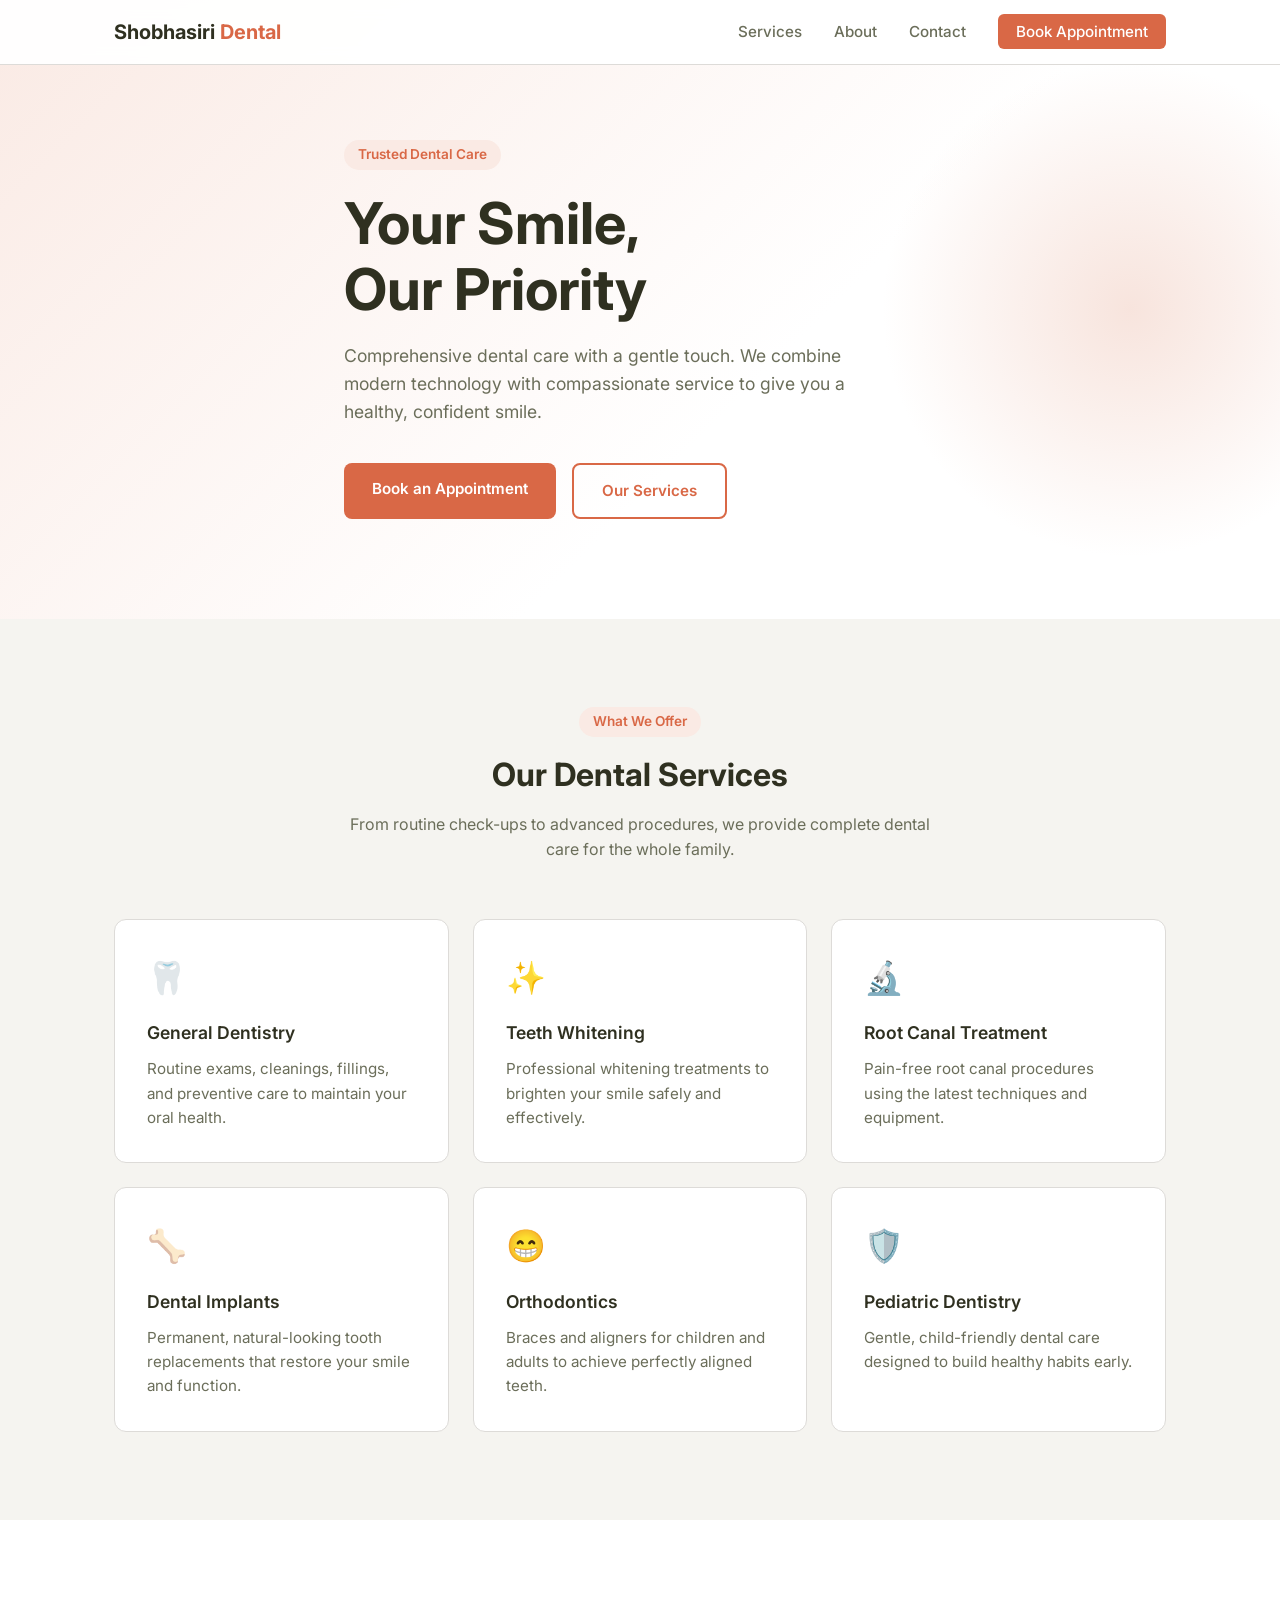
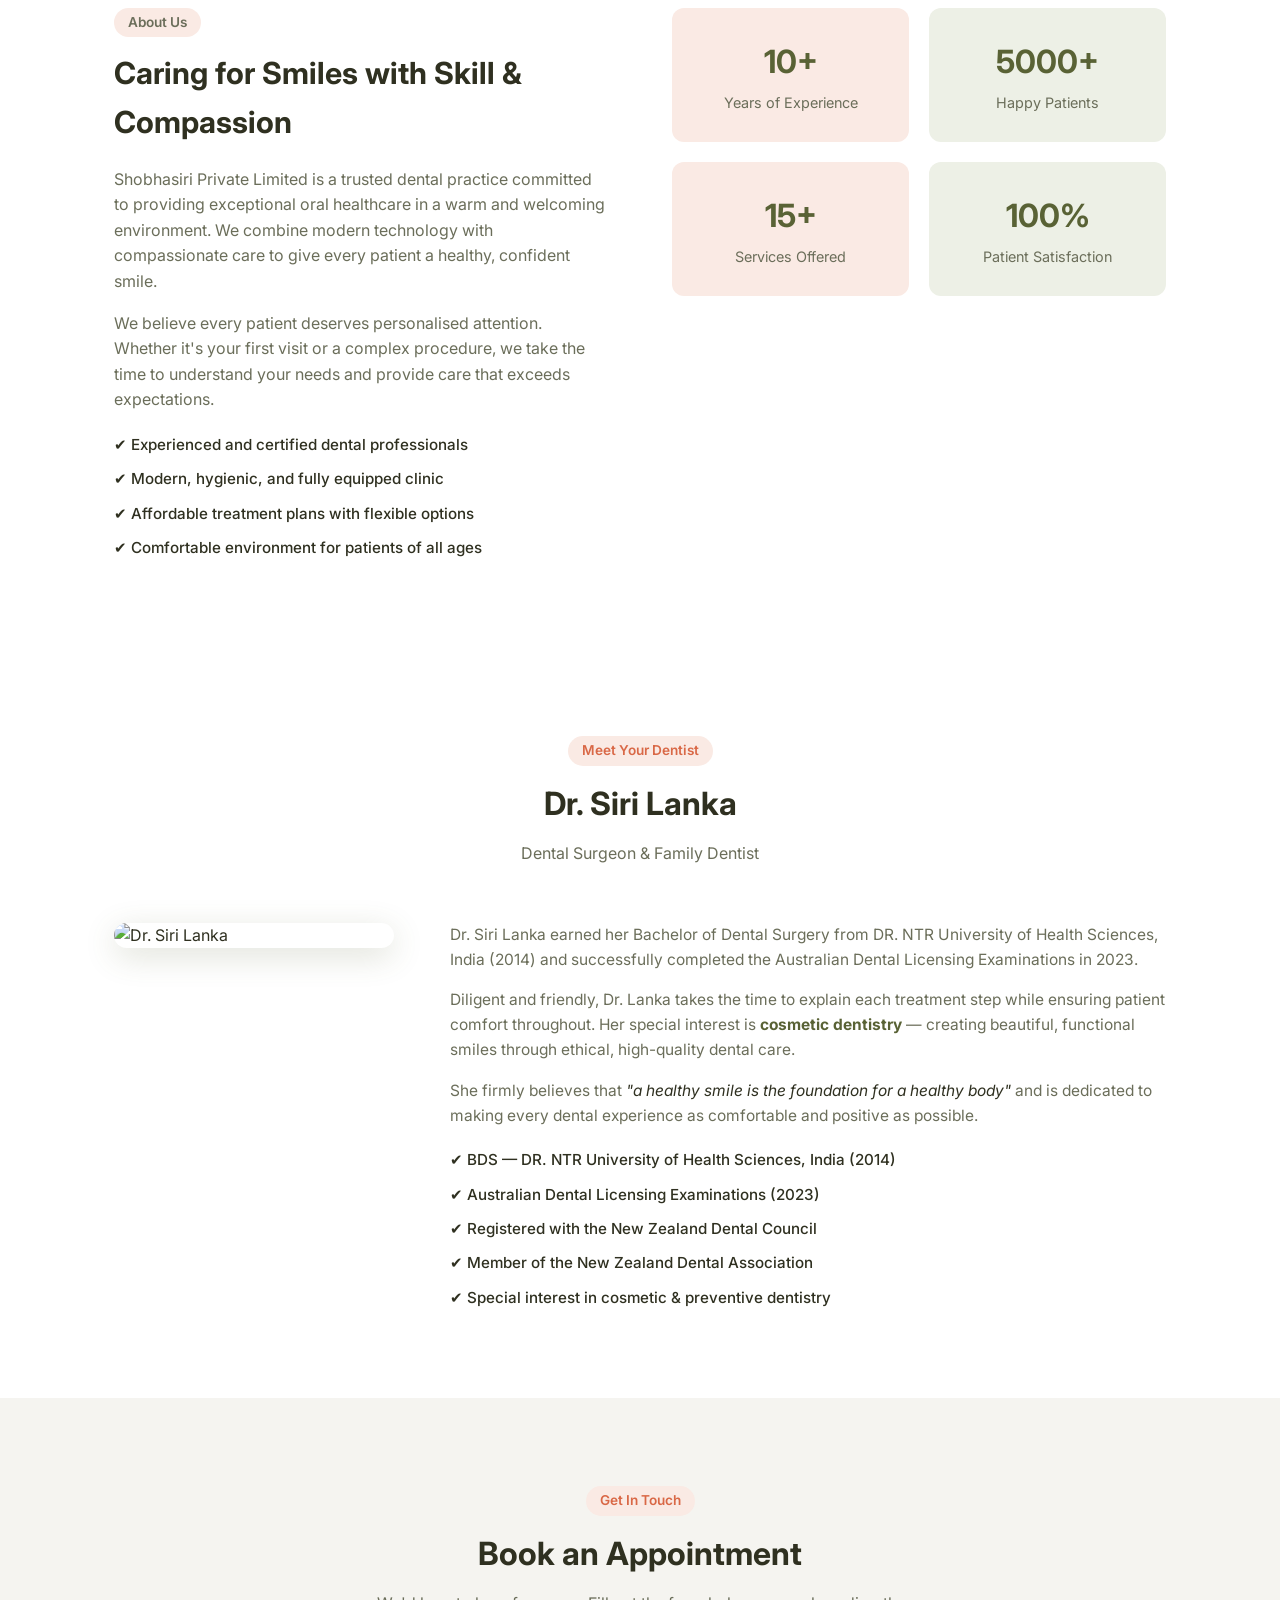
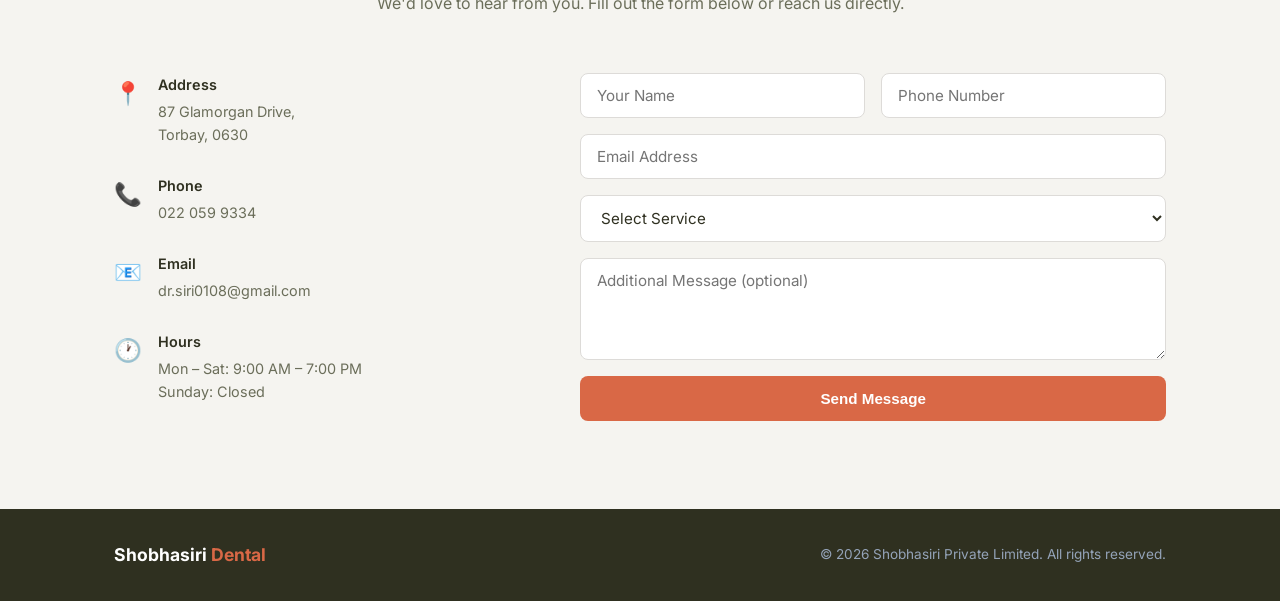
==== index.html @ 1168bcf7 "Make address, phone and email clickable in contact section" ====
<!DOCTYPE html>
<html lang="en">
<head>
  <meta charset="UTF-8" />
  <meta name="viewport" content="width=device-width, initial-scale=1.0" />
  <title>Shobhasiri Private Limited | Dental Care</title>
  <link rel="stylesheet" href="style.css" />
  <link href="https://fonts.googleapis.com/css2?family=Inter:wght@400;500;600;700&display=swap" rel="stylesheet" />
</head>
<body>

  <!-- Navigation -->
  <nav id="navbar">
    <div class="container nav-inner">
      <a href="#" class="logo">Shobhasiri <span>Dental</span></a>
      <ul class="nav-links">
        <li><a href="#services">Services</a></li>
        <li><a href="#about">About</a></li>
        <li><a href="#contact">Contact</a></li>
        <li><a href="#contact" class="btn-nav">Book Appointment</a></li>
      </ul>
      <button class="hamburger" id="hamburger" aria-label="Toggle menu">&#9776;</button>
    </div>
    <div class="mobile-menu" id="mobileMenu">
      <a href="#services">Services</a>
      <a href="#about">About</a>
      <a href="#contact">Contact</a>
      <a href="#contact" class="btn-nav">Book Appointment</a>
    </div>
  </nav>

  <!-- Hero -->
  <section id="hero">
    <div class="container hero-content">
      <p class="hero-tag">Trusted Dental Care</p>
      <h1>Your Smile,<br />Our Priority</h1>
      <p class="hero-sub">Comprehensive dental care with a gentle touch. We combine modern technology with compassionate service to give you a healthy, confident smile.</p>
      <div class="hero-cta">
        <a href="#contact" class="btn-primary">Book an Appointment</a>
        <a href="#services" class="btn-secondary">Our Services</a>
      </div>
    </div>
    <div class="hero-shape"></div>
  </section>

  <!-- Services -->
  <section id="services">
    <div class="container">
      <div class="section-header">
        <p class="section-tag">What We Offer</p>
        <h2>Our Dental Services</h2>
        <p class="section-sub">From routine check-ups to advanced procedures, we provide complete dental care for the whole family.</p>
      </div>
      <div class="services-grid">
        <div class="service-card">
          <div class="service-icon">🦷</div>
          <h3>General Dentistry</h3>
          <p>Routine exams, cleanings, fillings, and preventive care to maintain your oral health.</p>
        </div>
        <div class="service-card">
          <div class="service-icon">✨</div>
          <h3>Teeth Whitening</h3>
          <p>Professional whitening treatments to brighten your smile safely and effectively.</p>
        </div>
        <div class="service-card">
          <div class="service-icon">🔬</div>
          <h3>Root Canal Treatment</h3>
          <p>Pain-free root canal procedures using the latest techniques and equipment.</p>
        </div>
        <div class="service-card">
          <div class="service-icon">🦴</div>
          <h3>Dental Implants</h3>
          <p>Permanent, natural-looking tooth replacements that restore your smile and function.</p>
        </div>
        <div class="service-card">
          <div class="service-icon">😁</div>
          <h3>Orthodontics</h3>
          <p>Braces and aligners for children and adults to achieve perfectly aligned teeth.</p>
        </div>
        <div class="service-card">
          <div class="service-icon">🛡️</div>
          <h3>Pediatric Dentistry</h3>
          <p>Gentle, child-friendly dental care designed to build healthy habits early.</p>
        </div>
      </div>
    </div>
  </section>

  <!-- About -->
  <section id="about">
    <div class="container about-inner">
      <div class="about-text">
        <p class="section-tag">About Us</p>
        <h2>Caring for Smiles with Skill &amp; Compassion</h2>
        <p>Shobhasiri Private Limited is a trusted dental practice committed to providing exceptional oral healthcare in a warm and welcoming environment. We combine modern technology with compassionate care to give every patient a healthy, confident smile.</p>
        <p>We believe every patient deserves personalised attention. Whether it's your first visit or a complex procedure, we take the time to understand your needs and provide care that exceeds expectations.</p>
        <ul class="about-highlights">
          <li>✔ Experienced and certified dental professionals</li>
          <li>✔ Modern, hygienic, and fully equipped clinic</li>
          <li>✔ Affordable treatment plans with flexible options</li>
          <li>✔ Comfortable environment for patients of all ages</li>
        </ul>
      </div>
      <div class="about-stats">
        <div class="stat-card">
          <h3>10+</h3>
          <p>Years of Experience</p>
        </div>
        <div class="stat-card">
          <h3>5000+</h3>
          <p>Happy Patients</p>
        </div>
        <div class="stat-card">
          <h3>15+</h3>
          <p>Services Offered</p>
        </div>
        <div class="stat-card">
          <h3>100%</h3>
          <p>Patient Satisfaction</p>
        </div>
      </div>
    </div>
  </section>

  <!-- Meet the Doctor -->
  <section id="doctor">
    <div class="container">
      <div class="section-header">
        <p class="section-tag">Meet Your Dentist</p>
        <h2>Dr. Siri Lanka</h2>
        <p class="section-sub">Dental Surgeon &amp; Family Dentist</p>
      </div>
      <div class="doctor-inner">
        <div class="doctor-photo-wrap">
          <img src="https://wellsforddental.co.nz/wp-content/uploads/2024/11/Siri-Lanka-scaled-340x400.jpg" alt="Dr. Siri Lanka" class="doctor-photo" />
        </div>
        <div class="doctor-bio">
          <p>Dr. Siri Lanka earned her Bachelor of Dental Surgery from DR. NTR University of Health Sciences, India (2014) and successfully completed the Australian Dental Licensing Examinations in 2023.</p>
          <p>Diligent and friendly, Dr. Lanka takes the time to explain each treatment step while ensuring patient comfort throughout. Her special interest is <strong>cosmetic dentistry</strong> — creating beautiful, functional smiles through ethical, high-quality dental care.</p>
          <p>She firmly believes that <em>"a healthy smile is the foundation for a healthy body"</em> and is dedicated to making every dental experience as comfortable and positive as possible.</p>
          <ul class="about-highlights">
            <li>✔ BDS — DR. NTR University of Health Sciences, India (2014)</li>
            <li>✔ Australian Dental Licensing Examinations (2023)</li>
            <li>✔ Registered with the New Zealand Dental Council</li>
            <li>✔ Member of the New Zealand Dental Association</li>
            <li>✔ Special interest in cosmetic &amp; preventive dentistry</li>
          </ul>
        </div>
      </div>
    </div>
  </section>

  <!-- Contact -->
  <section id="contact">
    <div class="container">
      <div class="section-header">
        <p class="section-tag">Get In Touch</p>
        <h2>Book an Appointment</h2>
        <p class="section-sub">We'd love to hear from you. Fill out the form below or reach us directly.</p>
      </div>
      <div class="contact-inner">
        <div class="contact-info">
          <div class="info-item">
            <span class="info-icon">📍</span>
            <div>
              <h4>Address</h4>
              <p><a href="https://www.google.com/maps/search/?api=1&query=87+Glamorgan+Drive+Torbay+0630" target="_blank" rel="noopener">87 Glamorgan Drive,<br />Torbay, 0630</a></p>
            </div>
          </div>
          <div class="info-item">
            <span class="info-icon">📞</span>
            <div>
              <h4>Phone</h4>
              <p><a href="tel:+6422059334">022 059 9334</a></p>
            </div>
          </div>
          <div class="info-item">
            <span class="info-icon">📧</span>
            <div>
              <h4>Email</h4>
              <p><a href="mailto:dr.siri0108@gmail.com">dr.siri0108@gmail.com</a></p>
            </div>
          </div>
          <div class="info-item">
            <span class="info-icon">🕐</span>
            <div>
              <h4>Hours</h4>
              <p>Mon – Sat: 9:00 AM – 7:00 PM<br />Sunday: Closed</p>
            </div>
          </div>
        </div>
        <form class="contact-form" id="contactForm" action="https://formspree.io/f/xeepvkqg" method="POST">
          <div class="form-row">
            <input type="text" name="name" placeholder="Your Name" required />
            <input type="tel" name="phone" placeholder="Phone Number" required />
          </div>
          <input type="email" name="email" placeholder="Email Address" required />
          <select name="service" required>
            <option value="" disabled selected>Select Service</option>
            <option>General Dentistry</option>
            <option>Teeth Whitening</option>
            <option>Root Canal Treatment</option>
            <option>Dental Implants</option>
            <option>Orthodontics</option>
            <option>Pediatric Dentistry</option>
            <option>Other</option>
          </select>
          <textarea name="message" placeholder="Additional Message (optional)" rows="4"></textarea>
          <button type="submit" class="btn-primary">Send Message</button>
          <p class="form-success" id="formSuccess">Thank you! We'll contact you shortly.</p>
        </form>
      </div>
    </div>
  </section>

  <!-- Footer -->
  <footer>
    <div class="container footer-inner">
      <p class="logo">Shobhasiri <span>Dental</span></p>
      <p>&copy; 2026 Shobhasiri Private Limited. All rights reserved.</p>
    </div>
  </footer>

  <script src="script.js"></script>
</body>
</html>
---- style.css ----
*, *::before, *::after { box-sizing: border-box; margin: 0; padding: 0; }

:root {
  --blue: #D96846;
  --blue-light: #faeae4;
  --blue-dark: #b85535;
  --green: #596235;
  --green-dark: #3e4524;
  --text: #2F3020;
  --muted: #6b6e5a;
  --border: #dddbd8;
  --white: #ffffff;
  --bg: #f5f4f0;
}

html { scroll-behavior: smooth; }

body {
  font-family: 'Inter', sans-serif;
  color: var(--text);
  background: var(--white);
  line-height: 1.6;
}

.container { max-width: 1100px; margin: 0 auto; padding: 0 24px; }

/* ── NAV ── */
#navbar {
  position: fixed; top: 0; left: 0; right: 0;
  background: rgba(255,255,255,0.95);
  backdrop-filter: blur(8px);
  border-bottom: 1px solid var(--border);
  z-index: 1000;
  transition: box-shadow 0.3s;
}
#navbar.scrolled { box-shadow: 0 2px 16px rgba(0,0,0,0.08); }

.nav-inner {
  display: flex; align-items: center; justify-content: space-between;
  height: 64px;
}

.logo { font-size: 1.25rem; font-weight: 700; color: var(--text); text-decoration: none; }
.logo span { color: var(--blue); }

.nav-links { display: flex; align-items: center; gap: 32px; list-style: none; }
.nav-links a { text-decoration: none; color: var(--muted); font-size: 0.95rem; font-weight: 500; transition: color 0.2s; }
.nav-links a:hover { color: var(--blue); }

.btn-nav {
  background: var(--blue); color: var(--white) !important;
  padding: 8px 18px; border-radius: 6px;
  transition: background 0.2s !important;
}
.btn-nav:hover { background: var(--blue-dark) !important; }

.hamburger { display: none; background: none; border: none; font-size: 1.5rem; cursor: pointer; color: var(--text); }

.mobile-menu {
  display: none; flex-direction: column; gap: 0;
  border-top: 1px solid var(--border);
}
.mobile-menu a {
  padding: 14px 24px; text-decoration: none; color: var(--text);
  font-weight: 500; border-bottom: 1px solid var(--border);
  transition: background 0.2s;
}
.mobile-menu a:hover { background: var(--blue-light); }
.mobile-menu.open { display: flex; }

/* ── HERO ── */
#hero {
  position: relative; overflow: hidden;
  padding: 140px 0 100px;
  background: linear-gradient(135deg, #faeae4 0%, #ffffff 60%);
}

.hero-content { position: relative; z-index: 1; max-width: 640px; }

.hero-tag {
  display: inline-block;
  background: var(--blue-light); color: var(--blue);
  padding: 4px 14px; border-radius: 20px;
  font-size: 0.85rem; font-weight: 600;
  margin-bottom: 20px;
}

#hero h1 {
  font-size: clamp(2.4rem, 5vw, 3.6rem);
  font-weight: 700; line-height: 1.15;
  color: var(--text); margin-bottom: 20px;
}

.hero-sub { font-size: 1.1rem; color: var(--muted); max-width: 520px; margin-bottom: 36px; }

.hero-cta { display: flex; gap: 16px; flex-wrap: wrap; }

.btn-primary {
  background: var(--blue); color: var(--white);
  padding: 14px 28px; border-radius: 8px;
  font-weight: 600; font-size: 0.95rem;
  text-decoration: none; border: none; cursor: pointer;
  transition: background 0.2s, transform 0.15s;
  display: inline-block;
}
.btn-primary:hover { background: var(--blue-dark); transform: translateY(-1px); }

.btn-secondary {
  background: transparent; color: var(--blue);
  padding: 14px 28px; border-radius: 8px;
  font-weight: 600; font-size: 0.95rem;
  text-decoration: none; border: 2px solid var(--blue);
  transition: background 0.2s, transform 0.15s;
  display: inline-block;
}
.btn-secondary:hover { background: var(--blue-light); transform: translateY(-1px); }

.hero-shape {
  position: absolute; right: -100px; top: 50%; transform: translateY(-50%);
  width: 500px; height: 500px; border-radius: 50%;
  background: radial-gradient(circle, #f0c9bb 0%, transparent 70%);
  opacity: 0.5;
}

/* ── SECTIONS COMMON ── */
section { padding: 88px 0; }
#services, #contact { background: var(--bg); }

.section-header { text-align: center; max-width: 580px; margin: 0 auto 56px; }
.section-tag {
  display: inline-block;
  background: var(--blue-light); color: var(--blue);
  padding: 4px 14px; border-radius: 20px;
  font-size: 0.85rem; font-weight: 600; margin-bottom: 12px;
}
.section-header h2 { font-size: 2rem; font-weight: 700; margin-bottom: 12px; }
.section-sub { color: var(--muted); font-size: 1rem; }

/* ── SERVICES ── */
.services-grid {
  display: grid;
  grid-template-columns: repeat(auto-fit, minmax(300px, 1fr));
  gap: 24px;
}

.service-card {
  background: var(--white); border: 1px solid var(--border);
  border-radius: 12px; padding: 32px;
  transition: box-shadow 0.2s, transform 0.2s;
}
.service-card:hover { box-shadow: 0 8px 32px rgba(217,104,70,0.15); transform: translateY(-4px); }

.service-icon { font-size: 2rem; margin-bottom: 16px; }
.service-card h3 { font-size: 1.1rem; font-weight: 600; margin-bottom: 10px; }
.service-card p { color: var(--muted); font-size: 0.95rem; }

/* ── ABOUT ── */
.about-inner {
  display: grid; grid-template-columns: 1fr 1fr;
  gap: 64px; align-items: start;
}

.about-text .section-tag { display: inline-block; margin-bottom: 12px; }
.about-text h2 { font-size: 1.9rem; font-weight: 700; margin-bottom: 20px; }
.about-text p { color: var(--muted); margin-bottom: 16px; }

.about-highlights { list-style: none; margin-top: 20px; display: flex; flex-direction: column; gap: 10px; }
.about-highlights li { color: var(--text); font-weight: 500; font-size: 0.95rem; }

.about-stats {
  display: grid; grid-template-columns: 1fr 1fr;
  gap: 20px;
}

.stat-card {
  background: var(--blue-light); border-radius: 12px;
  padding: 28px 24px; text-align: center;
}
.stat-card:nth-child(odd) { background: var(--blue-light); }
.stat-card:nth-child(even) { background: #edf0e6; }
.stat-card h3 { font-size: 2rem; font-weight: 700; color: var(--green); }
.stat-card p { color: var(--muted); font-size: 0.9rem; margin-top: 4px; }

/* ── MEET THE DOCTOR ── */
#doctor { background: var(--white); }

.doctor-inner {
  display: grid; grid-template-columns: 280px 1fr;
  gap: 56px; align-items: start;
}

.doctor-photo-wrap {
  border-radius: 16px; overflow: hidden;
  box-shadow: 0 8px 32px rgba(89,98,53,0.2);
}

.doctor-photo { width: 100%; display: block; }

.doctor-bio p {
  color: var(--muted); margin-bottom: 16px; font-size: 0.97rem;
}
.doctor-bio strong { color: var(--green); }
.doctor-bio em { color: var(--text); font-style: italic; }

@media (max-width: 768px) {
  .doctor-inner { grid-template-columns: 1fr; }
  .doctor-photo-wrap { max-width: 260px; margin: 0 auto; }
}

/* ── CONTACT ── */
.contact-inner { display: grid; grid-template-columns: 1fr 1.4fr; gap: 48px; }

.contact-info { display: flex; flex-direction: column; gap: 28px; }
.contact-info a { color: inherit; text-decoration: none; }
.contact-info a:hover { color: var(--blue); }
.info-item { display: flex; gap: 16px; align-items: flex-start; }
.info-icon { font-size: 1.4rem; margin-top: 2px; }
.info-item h4 { font-size: 0.9rem; font-weight: 600; color: var(--text); margin-bottom: 4px; }
.info-item p { color: var(--muted); font-size: 0.9rem; }

.contact-form { display: flex; flex-direction: column; gap: 16px; }

.form-row { display: grid; grid-template-columns: 1fr 1fr; gap: 16px; }

.contact-form input,
.contact-form select,
.contact-form textarea {
  width: 100%; padding: 12px 16px;
  border: 1px solid var(--border); border-radius: 8px;
  font-family: inherit; font-size: 0.95rem; color: var(--text);
  background: var(--white); outline: none;
  transition: border-color 0.2s;
}
.contact-form input:focus,
.contact-form select:focus,
.contact-form textarea:focus { border-color: var(--blue); }

.contact-form textarea { resize: vertical; }

.form-success {
  display: none; color: #16a34a; font-size: 0.9rem;
  font-weight: 500; text-align: center;
}
.form-success.show { display: block; }

/* ── FOOTER ── */
footer {
  background: #2F3020; color: var(--white);
  padding: 32px 0;
}
.footer-inner {
  display: flex; align-items: center; justify-content: space-between;
  flex-wrap: wrap; gap: 12px;
}
footer .logo { color: var(--white); font-size: 1.1rem; }
footer p { color: #94a3b8; font-size: 0.85rem; }

/* ── RESPONSIVE ── */
@media (max-width: 768px) {
  .nav-links { display: none; }
  .hamburger { display: block; }

  #hero { padding: 110px 0 72px; }
  .hero-shape { display: none; }

  .about-inner { grid-template-columns: 1fr; gap: 40px; }
  .contact-inner { grid-template-columns: 1fr; }
  .form-row { grid-template-columns: 1fr; }
  .footer-inner { flex-direction: column; text-align: center; }
}
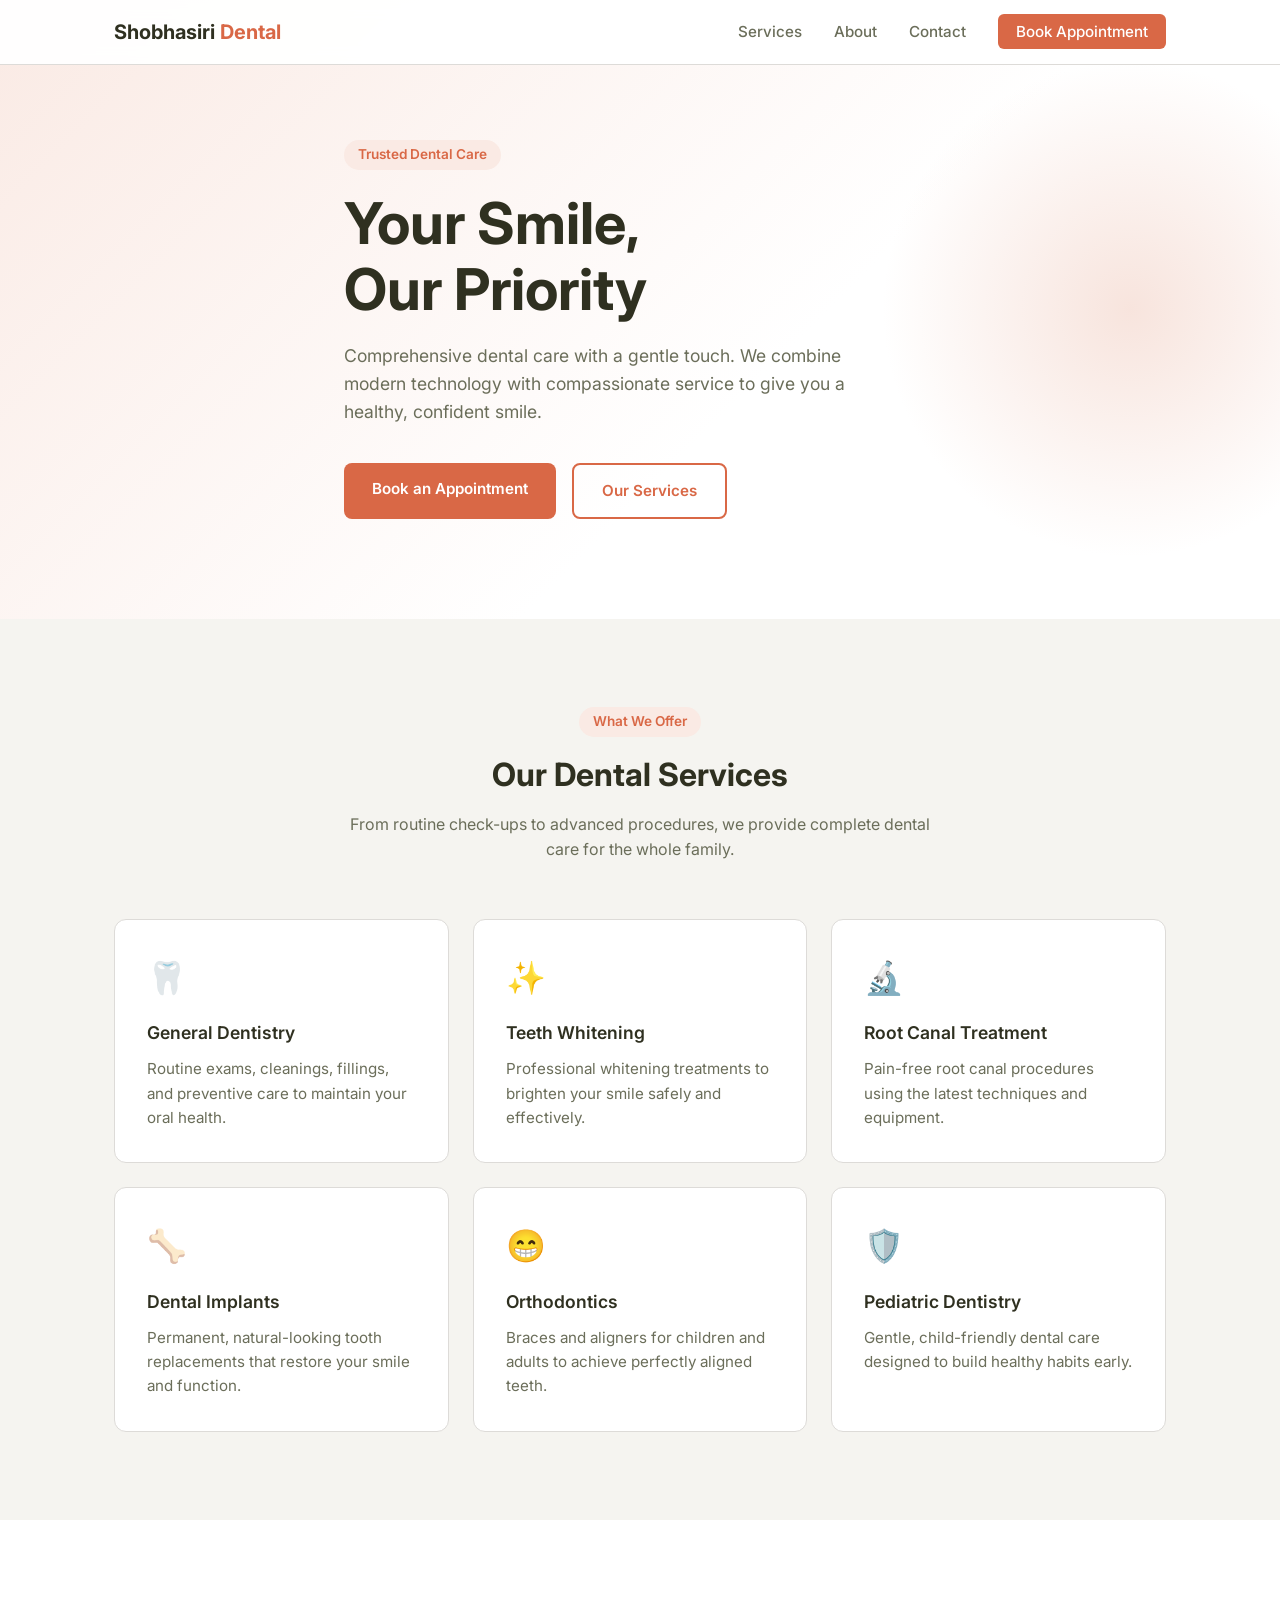
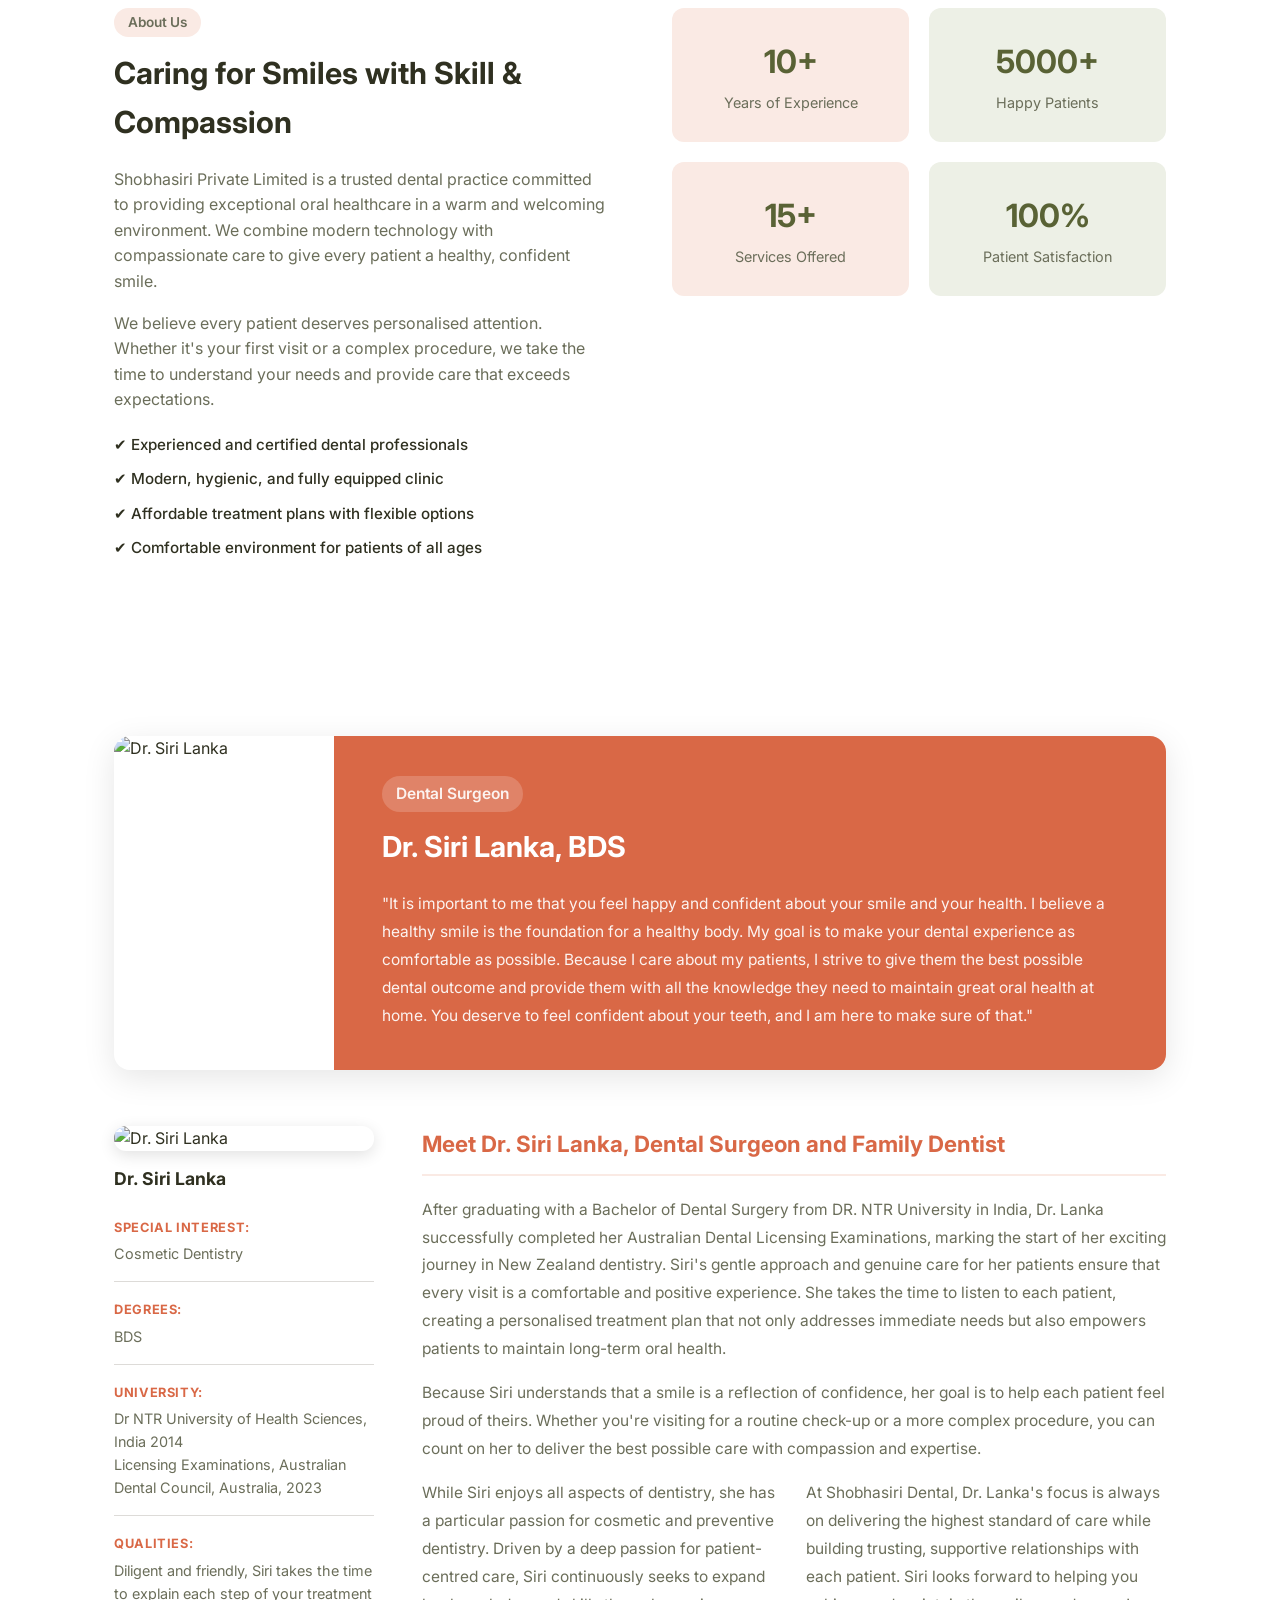
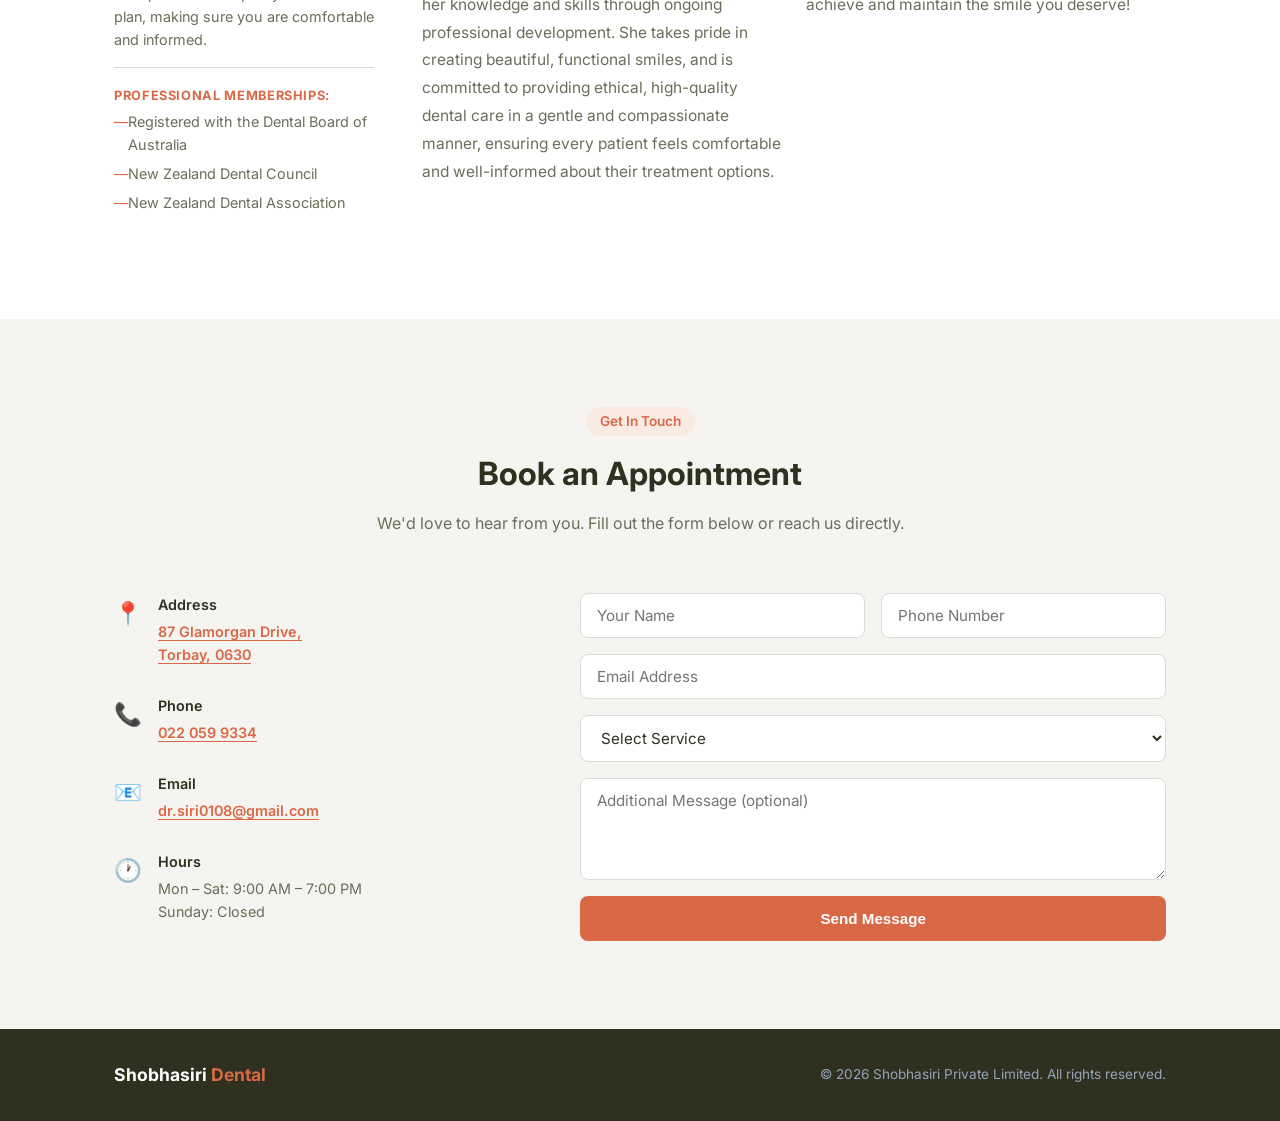
==== commit 1f460584: "Redesign doctor section with full bio, sidebar and quote banner" ====
--- a/index.html
+++ b/index.html
@@ -125,27 +125,67 @@
   <!-- Meet the Doctor -->
   <section id="doctor">
     <div class="container">
-      <div class="section-header">
-        <p class="section-tag">Meet Your Dentist</p>
-        <h2>Dr. Siri Lanka</h2>
-        <p class="section-sub">Dental Surgeon &amp; Family Dentist</p>
-      </div>
-      <div class="doctor-inner">
-        <div class="doctor-photo-wrap">
-          <img src="https://wellsforddental.co.nz/wp-content/uploads/2024/11/Siri-Lanka-scaled-340x400.jpg" alt="Dr. Siri Lanka" class="doctor-photo" />
-        </div>
-        <div class="doctor-bio">
-          <p>Dr. Siri Lanka earned her Bachelor of Dental Surgery from DR. NTR University of Health Sciences, India (2014) and successfully completed the Australian Dental Licensing Examinations in 2023.</p>
-          <p>Diligent and friendly, Dr. Lanka takes the time to explain each treatment step while ensuring patient comfort throughout. Her special interest is <strong>cosmetic dentistry</strong> — creating beautiful, functional smiles through ethical, high-quality dental care.</p>
-          <p>She firmly believes that <em>"a healthy smile is the foundation for a healthy body"</em> and is dedicated to making every dental experience as comfortable and positive as possible.</p>
-          <ul class="about-highlights">
-            <li>✔ BDS — DR. NTR University of Health Sciences, India (2014)</li>
-            <li>✔ Australian Dental Licensing Examinations (2023)</li>
-            <li>✔ Registered with the New Zealand Dental Council</li>
-            <li>✔ Member of the New Zealand Dental Association</li>
-            <li>✔ Special interest in cosmetic &amp; preventive dentistry</li>
-          </ul>
-        </div>
+
+      <!-- Hero banner quote -->
+      <div class="doctor-banner">
+        <div class="doctor-banner-photo">
+          <img src="https://wellsforddental.co.nz/wp-content/uploads/2024/11/Siri-Lanka-scaled-340x400.jpg" alt="Dr. Siri Lanka" />
+        </div>
+        <div class="doctor-banner-quote">
+          <p class="section-tag">Dental Surgeon</p>
+          <h2>Dr. Siri Lanka, BDS</h2>
+          <p>"It is important to me that you feel happy and confident about your smile and your health. I believe a healthy smile is the foundation for a healthy body. My goal is to make your dental experience as comfortable as possible. Because I care about my patients, I strive to give them the best possible dental outcome and provide them with all the knowledge they need to maintain great oral health at home. You deserve to feel confident about your teeth, and I am here to make sure of that."</p>
+        </div>
+      </div>
+
+      <!-- Details layout: sidebar + main bio -->
+      <div class="doctor-details">
+
+        <!-- Sidebar -->
+        <div class="doctor-sidebar">
+          <div class="doctor-sidebar-photo">
+            <img src="https://wellsforddental.co.nz/wp-content/uploads/2024/11/Siri-Lanka-scaled-340x400.jpg" alt="Dr. Siri Lanka" />
+            <h3>Dr. Siri Lanka</h3>
+          </div>
+          <div class="doctor-sidebar-info">
+            <div class="sidebar-item">
+              <span class="sidebar-label">Special Interest:</span>
+              <span>Cosmetic Dentistry</span>
+            </div>
+            <div class="sidebar-item">
+              <span class="sidebar-label">Degrees:</span>
+              <span>BDS</span>
+            </div>
+            <div class="sidebar-item">
+              <span class="sidebar-label">University:</span>
+              <span>Dr NTR University of Health Sciences, India 2014<br />Licensing Examinations, Australian Dental Council, Australia, 2023</span>
+            </div>
+            <div class="sidebar-item">
+              <span class="sidebar-label">Qualities:</span>
+              <span>Diligent and friendly, Siri takes the time to explain each step of your treatment plan, making sure you are comfortable and informed.</span>
+            </div>
+            <div class="sidebar-item">
+              <span class="sidebar-label">Professional Memberships:</span>
+              <ul class="sidebar-memberships">
+                <li>Registered with the Dental Board of Australia</li>
+                <li>New Zealand Dental Council</li>
+                <li>New Zealand Dental Association</li>
+              </ul>
+            </div>
+          </div>
+        </div>
+
+        <!-- Main bio -->
+        <div class="doctor-main-bio">
+          <h3>Meet Dr. Siri Lanka, Dental Surgeon and Family Dentist</h3>
+          <p>After graduating with a Bachelor of Dental Surgery from DR. NTR University in India, Dr. Lanka successfully completed her Australian Dental Licensing Examinations, marking the start of her exciting journey in New Zealand dentistry. Siri's gentle approach and genuine care for her patients ensure that every visit is a comfortable and positive experience. She takes the time to listen to each patient, creating a personalised treatment plan that not only addresses immediate needs but also empowers patients to maintain long-term oral health.</p>
+          <p>Because Siri understands that a smile is a reflection of confidence, her goal is to help each patient feel proud of theirs. Whether you're visiting for a routine check-up or a more complex procedure, you can count on her to deliver the best possible care with compassion and expertise.</p>
+          <div class="doctor-bio-cols">
+            <p>While Siri enjoys all aspects of dentistry, she has a particular passion for cosmetic and preventive dentistry. Driven by a deep passion for patient-centred care, Siri continuously seeks to expand her knowledge and skills through ongoing professional development. She takes pride in creating beautiful, functional smiles, and is committed to providing ethical, high-quality dental care in a gentle and compassionate manner, ensuring every patient feels comfortable and well-informed about their treatment options.</p>
+            <p>At Shobhasiri Dental, Dr. Lanka's focus is always on delivering the highest standard of care while building trusting, supportive relationships with each patient. Siri looks forward to helping you achieve and maintain the smile you deserve!</p>
+          </div>
+        </div>
+
       </div>
     </div>
   </section>
--- a/style.css
+++ b/style.css
@@ -139,7 +139,7 @@
 /* ── SERVICES ── */
 .services-grid {
   display: grid;
-  grid-template-columns: repeat(auto-fit, minmax(300px, 1fr));
+  grid-template-columns: repeat(auto-fit, minmax(260px, 1fr));
   gap: 24px;
 }
 
@@ -184,35 +184,111 @@
 /* ── MEET THE DOCTOR ── */
 #doctor { background: var(--white); }
 
-.doctor-inner {
-  display: grid; grid-template-columns: 280px 1fr;
-  gap: 56px; align-items: start;
-}
-
-.doctor-photo-wrap {
-  border-radius: 16px; overflow: hidden;
-  box-shadow: 0 8px 32px rgba(89,98,53,0.2);
-}
-
-.doctor-photo { width: 100%; display: block; }
-
-.doctor-bio p {
-  color: var(--muted); margin-bottom: 16px; font-size: 0.97rem;
-}
-.doctor-bio strong { color: var(--green); }
-.doctor-bio em { color: var(--text); font-style: italic; }
+/* Banner */
+.doctor-banner {
+  display: grid; grid-template-columns: 220px 1fr;
+  gap: 0; border-radius: 16px; overflow: hidden;
+  margin-bottom: 56px;
+  box-shadow: 0 8px 32px rgba(0,0,0,0.1);
+}
+.doctor-banner-photo img {
+  width: 100%; height: 100%; object-fit: cover; display: block;
+}
+.doctor-banner-quote {
+  background: var(--blue); color: var(--white);
+  padding: 40px 48px;
+}
+.doctor-banner-quote .section-tag {
+  background: rgba(255,255,255,0.2); color: var(--white);
+  margin-bottom: 12px;
+}
+.doctor-banner-quote h2 {
+  font-size: 1.8rem; font-weight: 700; margin-bottom: 20px;
+}
+.doctor-banner-quote p {
+  font-size: 0.97rem; line-height: 1.8; opacity: 0.92;
+}
+
+/* Details: sidebar + bio */
+.doctor-details {
+  display: grid; grid-template-columns: 260px 1fr;
+  gap: 48px; align-items: start;
+}
+
+/* Sidebar */
+.doctor-sidebar-photo img {
+  width: 100%; border-radius: 12px; display: block;
+  box-shadow: 0 4px 16px rgba(0,0,0,0.12);
+}
+.doctor-sidebar-photo h3 {
+  font-size: 1.1rem; font-weight: 700; margin-top: 14px;
+  color: var(--text);
+}
+.doctor-sidebar-info {
+  margin-top: 24px; display: flex; flex-direction: column; gap: 18px;
+}
+.sidebar-item {
+  display: flex; flex-direction: column; gap: 4px;
+  padding-bottom: 16px; border-bottom: 1px solid var(--border);
+}
+.sidebar-item:last-child { border-bottom: none; }
+.sidebar-label {
+  font-size: 0.8rem; font-weight: 700; color: var(--blue);
+  text-transform: uppercase; letter-spacing: 0.05em;
+}
+.sidebar-item span:last-child { color: var(--muted); font-size: 0.9rem; }
+.sidebar-memberships {
+  list-style: none; margin: 0; padding: 0;
+  display: flex; flex-direction: column; gap: 6px;
+}
+.sidebar-memberships li {
+  color: var(--muted); font-size: 0.9rem;
+  padding-left: 14px; position: relative;
+}
+.sidebar-memberships li::before {
+  content: '—'; position: absolute; left: 0; color: var(--blue);
+}
+
+/* Main bio */
+.doctor-main-bio h3 {
+  font-size: 1.4rem; font-weight: 700; color: var(--blue);
+  margin-bottom: 20px; padding-bottom: 12px;
+  border-bottom: 2px solid var(--blue-light);
+}
+.doctor-main-bio p {
+  color: var(--muted); font-size: 0.97rem;
+  line-height: 1.8; margin-bottom: 16px;
+}
+.doctor-bio-cols {
+  display: grid; grid-template-columns: 1fr 1fr; gap: 24px;
+  margin-top: 8px;
+}
+.doctor-bio-cols p { margin-bottom: 0; }
 
 @media (max-width: 768px) {
-  .doctor-inner { grid-template-columns: 1fr; }
-  .doctor-photo-wrap { max-width: 260px; margin: 0 auto; }
+  .doctor-banner { grid-template-columns: 1fr; }
+  .doctor-banner-photo { max-height: 240px; overflow: hidden; }
+  .doctor-banner-quote { padding: 28px 24px; }
+  .doctor-details { grid-template-columns: 1fr; }
+  .doctor-bio-cols { grid-template-columns: 1fr; }
+}
+
+@media (max-width: 480px) {
+  .doctor-banner-quote h2 { font-size: 1.4rem; }
+  .doctor-photo-wrap { max-width: 200px; }
 }
 
 /* ── CONTACT ── */
 .contact-inner { display: grid; grid-template-columns: 1fr 1.4fr; gap: 48px; }
 
 .contact-info { display: flex; flex-direction: column; gap: 28px; }
-.contact-info a { color: inherit; text-decoration: none; }
-.contact-info a:hover { color: var(--blue); }
+.contact-info a {
+  color: var(--blue);
+  text-decoration: underline;
+  text-underline-offset: 3px;
+  font-weight: 600;
+}
+.contact-info a:hover { color: var(--blue-dark); }
 .info-item { display: flex; gap: 16px; align-items: flex-start; }
 .info-icon { font-size: 1.4rem; margin-top: 2px; }
 .info-item h4 { font-size: 0.9rem; font-weight: 600; color: var(--text); margin-bottom: 4px; }
@@ -260,11 +336,36 @@
   .nav-links { display: none; }
   .hamburger { display: block; }
 
-  #hero { padding: 110px 0 72px; }
+  section { padding: 60px 0; }
+
+  #hero { padding: 100px 0 60px; }
   .hero-shape { display: none; }
-
-  .about-inner { grid-template-columns: 1fr; gap: 40px; }
-  .contact-inner { grid-template-columns: 1fr; }
+  #hero h1 { font-size: 2.2rem; }
+  .hero-sub { font-size: 1rem; }
+
+  .section-header { margin-bottom: 36px; }
+  .section-header h2 { font-size: 1.6rem; }
+
+  .services-grid { grid-template-columns: 1fr; }
+  .service-card { padding: 24px; }
+
+  .about-inner { grid-template-columns: 1fr; gap: 36px; }
+  .about-text h2 { font-size: 1.6rem; }
+  .about-stats { grid-template-columns: 1fr 1fr; gap: 12px; }
+  .stat-card { padding: 20px 16px; }
+  .stat-card h3 { font-size: 1.6rem; }
+
+  .contact-inner { grid-template-columns: 1fr; gap: 36px; }
   .form-row { grid-template-columns: 1fr; }
+
   .footer-inner { flex-direction: column; text-align: center; }
 }
+
+@media (max-width: 480px) {
+  .container { padding: 0 16px; }
+  #hero h1 { font-size: 1.9rem; }
+  .hero-cta { flex-direction: column; }
+  .hero-cta a { text-align: center; }
+  .about-stats { grid-template-columns: 1fr 1fr; }
+  .doctor-photo-wrap { max-width: 200px; }
+}
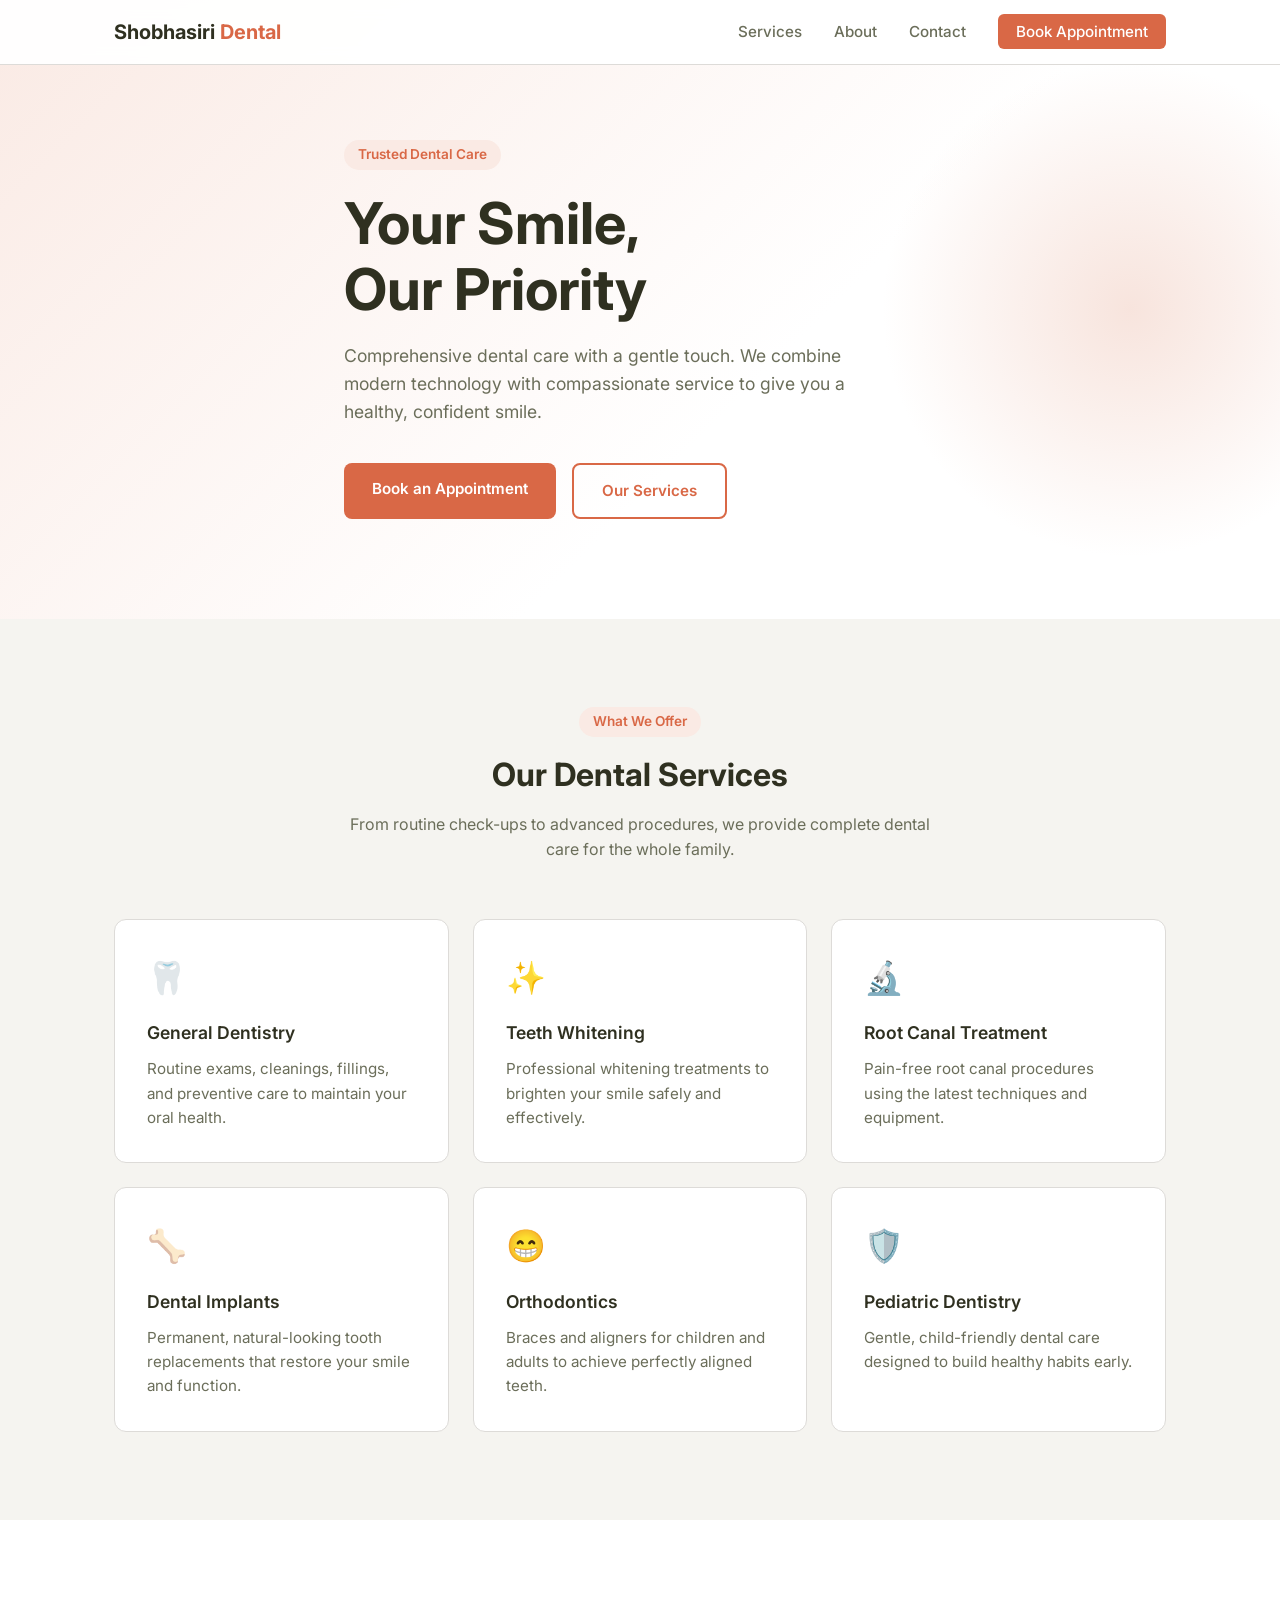
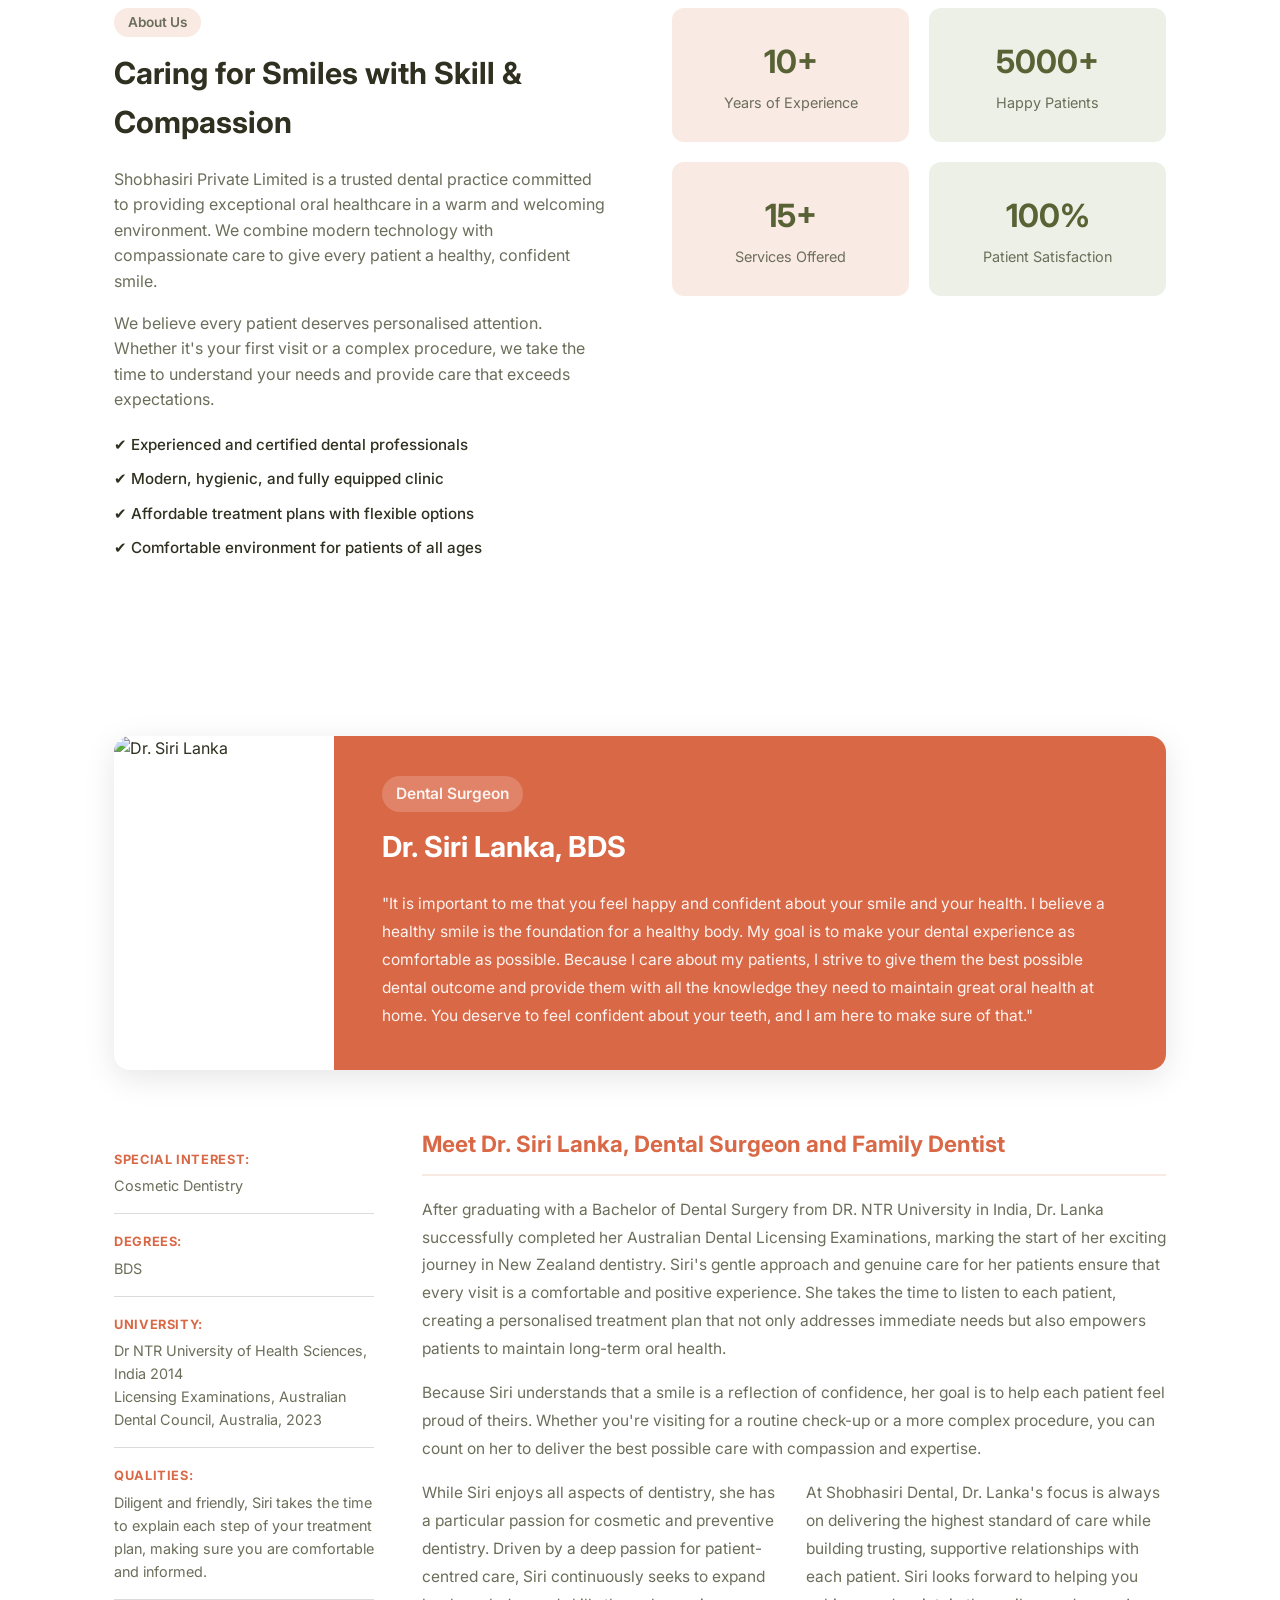
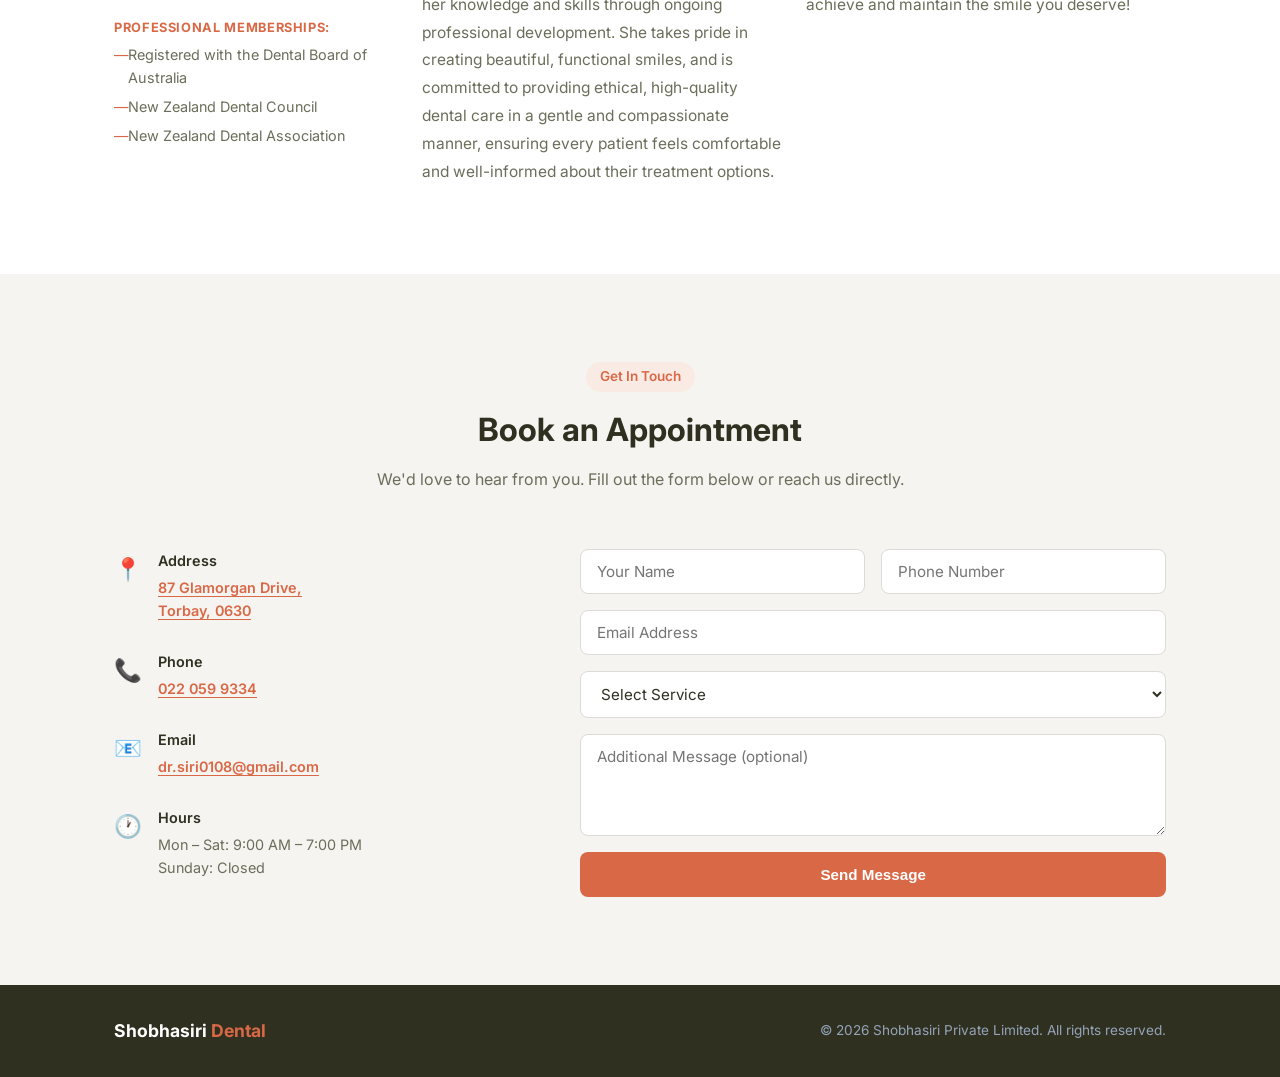
==== commit bda796ab: "Remove duplicate doctor photo from sidebar" ====
--- a/index.html
+++ b/index.html
@@ -143,10 +143,6 @@
 
         <!-- Sidebar -->
         <div class="doctor-sidebar">
-          <div class="doctor-sidebar-photo">
-            <img src="https://wellsforddental.co.nz/wp-content/uploads/2024/11/Siri-Lanka-scaled-340x400.jpg" alt="Dr. Siri Lanka" />
-            <h3>Dr. Siri Lanka</h3>
-          </div>
           <div class="doctor-sidebar-info">
             <div class="sidebar-item">
               <span class="sidebar-label">Special Interest:</span>
--- a/style.css
+++ b/style.css
@@ -216,14 +216,6 @@
 }
 
 /* Sidebar */
-.doctor-sidebar-photo img {
-  width: 100%; border-radius: 12px; display: block;
-  box-shadow: 0 4px 16px rgba(0,0,0,0.12);
-}
-.doctor-sidebar-photo h3 {
-  font-size: 1.1rem; font-weight: 700; margin-top: 14px;
-  color: var(--text);
-}
 .doctor-sidebar-info {
   margin-top: 24px; display: flex; flex-direction: column; gap: 18px;
 }
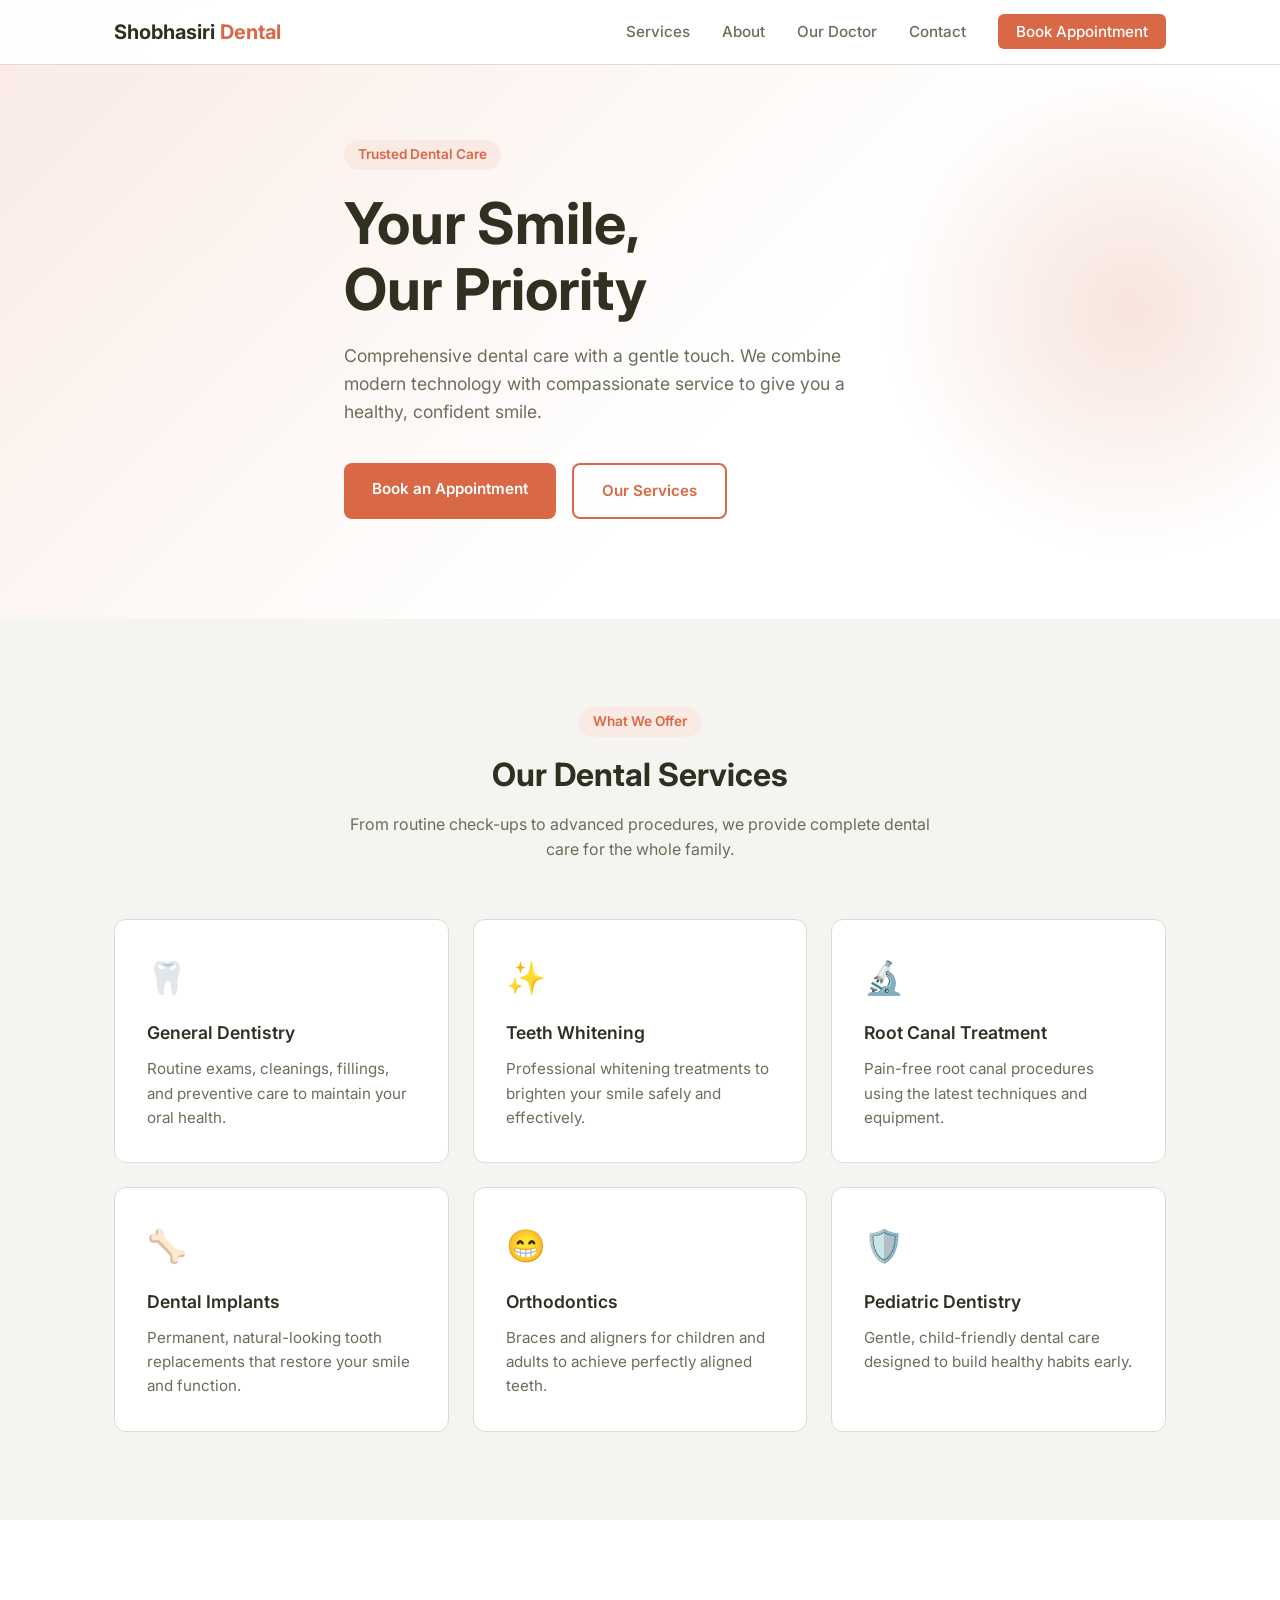
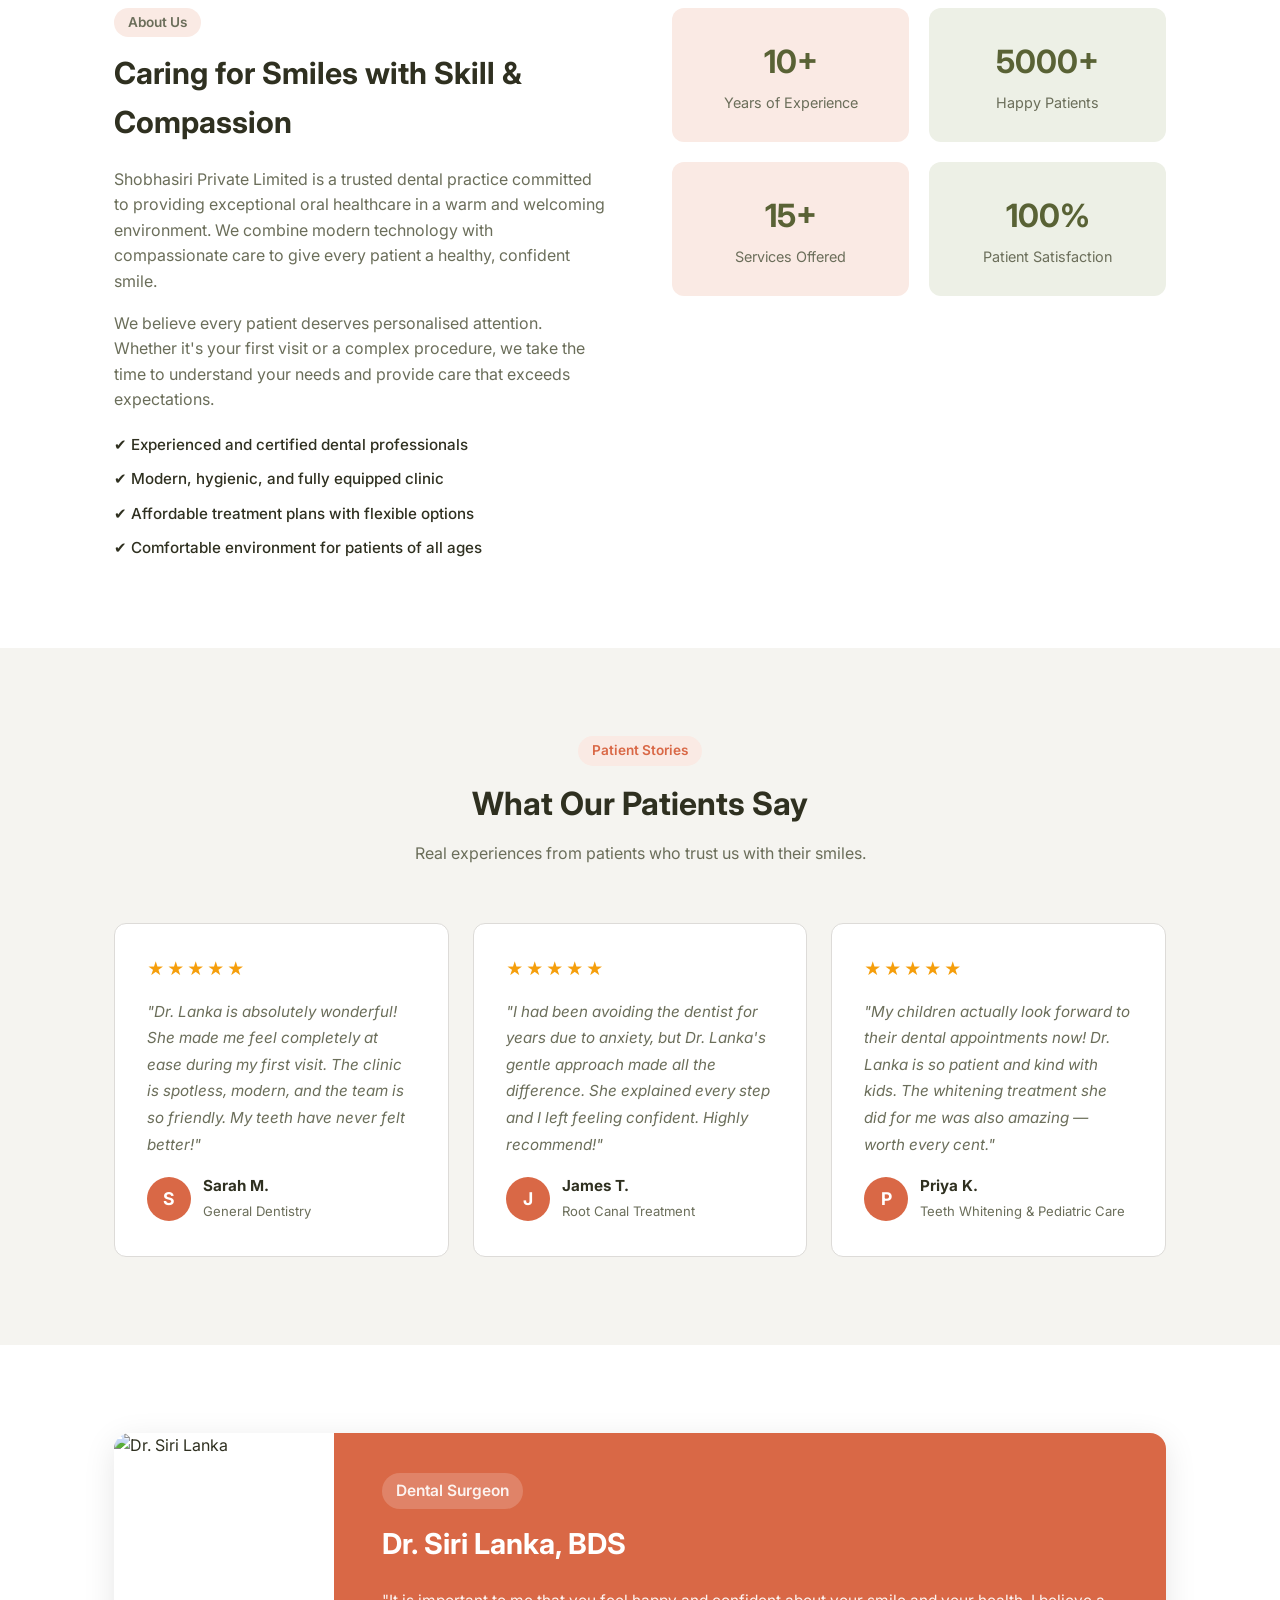
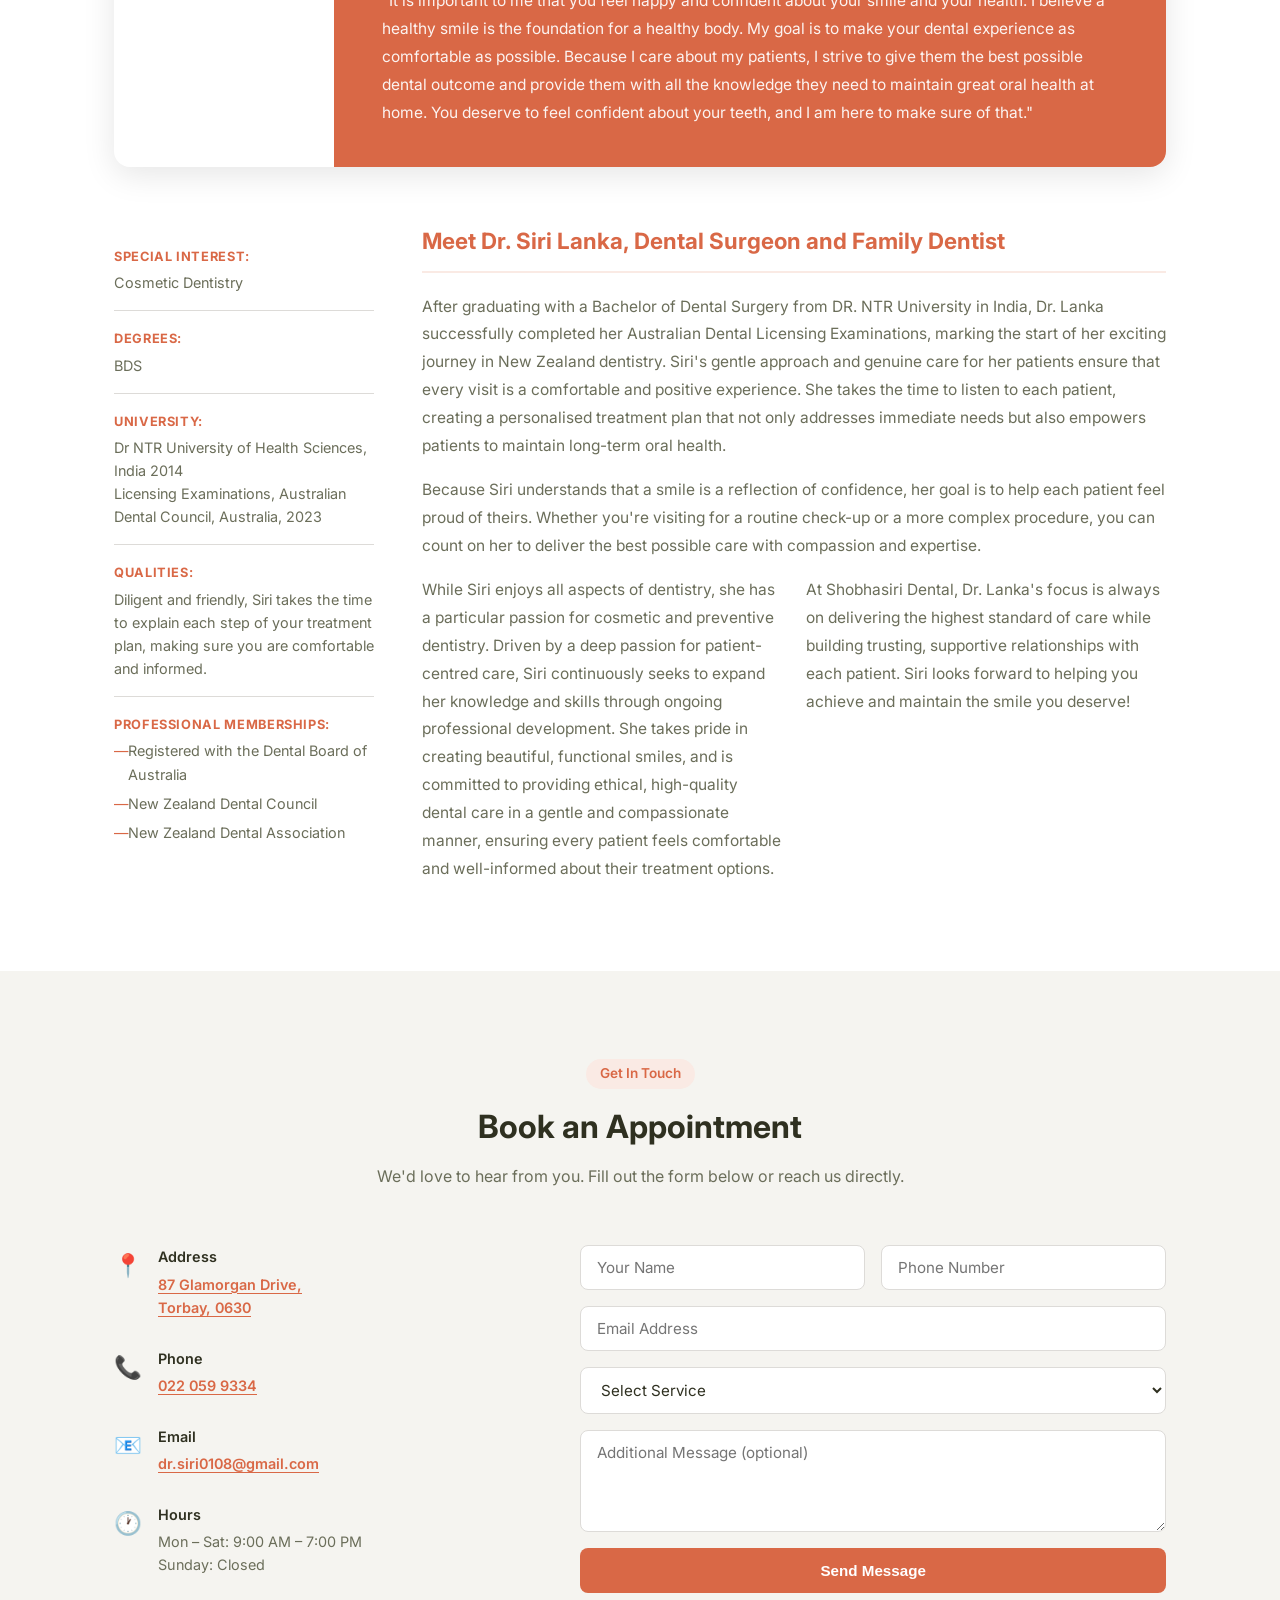
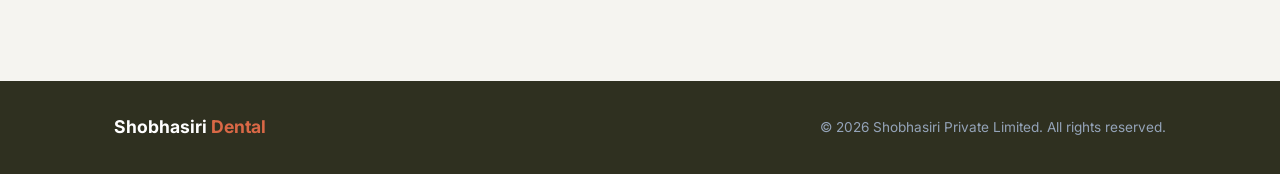
==== commit 27f50aa4: "Improve website: SEO, testimonials, accessibility, form UX, mobile layout - Add meta description, Op" ====
--- a/index.html
+++ b/index.html
@@ -3,9 +3,47 @@
 <head>
   <meta charset="UTF-8" />
   <meta name="viewport" content="width=device-width, initial-scale=1.0" />
-  <title>Shobhasiri Private Limited | Dental Care</title>
+  <title>Shobhasiri Dental | Trusted Dental Care in Torbay, Auckland</title>
+  <meta name="description" content="Shobhasiri Dental in Torbay, Auckland offers comprehensive dental care including general dentistry, cosmetic treatments, orthodontics and more. Book an appointment with Dr. Siri Lanka today." />
+  <meta property="og:title" content="Shobhasiri Dental | Trusted Dental Care in Torbay, Auckland" />
+  <meta property="og:description" content="Comprehensive dental care with a gentle touch. Book an appointment with Dr. Siri Lanka at Shobhasiri Dental, 87 Glamorgan Drive, Torbay." />
+  <meta property="og:type" content="website" />
+  <meta property="og:url" content="https://madala9999.github.io/shobhasiri-website/" />
+  <meta name="twitter:card" content="summary" />
+  <meta name="twitter:title" content="Shobhasiri Dental | Torbay, Auckland" />
+  <meta name="twitter:description" content="Comprehensive dental care with a gentle touch. Book with Dr. Siri Lanka today." />
+  <link rel="preconnect" href="https://fonts.googleapis.com" />
+  <link rel="preconnect" href="https://fonts.gstatic.com" crossorigin />
   <link rel="stylesheet" href="style.css" />
   <link href="https://fonts.googleapis.com/css2?family=Inter:wght@400;500;600;700&display=swap" rel="stylesheet" />
+  <script type="application/ld+json">
+  {
+    "@context": "https://schema.org",
+    "@type": "Dentist",
+    "name": "Shobhasiri Dental",
+    "description": "Comprehensive dental care with a gentle touch in Torbay, Auckland.",
+    "url": "https://madala9999.github.io/shobhasiri-website/",
+    "telephone": "+64220599334",
+    "email": "dr.siri0108@gmail.com",
+    "address": {
+      "@type": "PostalAddress",
+      "streetAddress": "87 Glamorgan Drive",
+      "addressLocality": "Torbay",
+      "postalCode": "0630",
+      "addressCountry": "NZ"
+    },
+    "openingHoursSpecification": [
+      {
+        "@type": "OpeningHoursSpecification",
+        "dayOfWeek": ["Monday","Tuesday","Wednesday","Thursday","Friday","Saturday"],
+        "opens": "09:00",
+        "closes": "19:00"
+      }
+    ],
+    "hasMap": "https://www.google.com/maps/search/?api=1&query=87+Glamorgan+Drive+Torbay+0630",
+    "medicalSpecialty": "Dentistry"
+  }
+  </script>
 </head>
 <body>
 
@@ -16,6 +54,7 @@
       <ul class="nav-links">
         <li><a href="#services">Services</a></li>
         <li><a href="#about">About</a></li>
+        <li><a href="#doctor">Our Doctor</a></li>
         <li><a href="#contact">Contact</a></li>
         <li><a href="#contact" class="btn-nav">Book Appointment</a></li>
       </ul>
@@ -24,6 +63,7 @@
     <div class="mobile-menu" id="mobileMenu">
       <a href="#services">Services</a>
       <a href="#about">About</a>
+      <a href="#doctor">Our Doctor</a>
       <a href="#contact">Contact</a>
       <a href="#contact" class="btn-nav">Book Appointment</a>
     </div>
@@ -53,32 +93,32 @@
       </div>
       <div class="services-grid">
         <div class="service-card">
-          <div class="service-icon">🦷</div>
+          <div class="service-icon" aria-hidden="true">🦷</div>
           <h3>General Dentistry</h3>
           <p>Routine exams, cleanings, fillings, and preventive care to maintain your oral health.</p>
         </div>
         <div class="service-card">
-          <div class="service-icon">✨</div>
+          <div class="service-icon" aria-hidden="true">✨</div>
           <h3>Teeth Whitening</h3>
           <p>Professional whitening treatments to brighten your smile safely and effectively.</p>
         </div>
         <div class="service-card">
-          <div class="service-icon">🔬</div>
+          <div class="service-icon" aria-hidden="true">🔬</div>
           <h3>Root Canal Treatment</h3>
           <p>Pain-free root canal procedures using the latest techniques and equipment.</p>
         </div>
         <div class="service-card">
-          <div class="service-icon">🦴</div>
+          <div class="service-icon" aria-hidden="true">🦴</div>
           <h3>Dental Implants</h3>
           <p>Permanent, natural-looking tooth replacements that restore your smile and function.</p>
         </div>
         <div class="service-card">
-          <div class="service-icon">😁</div>
+          <div class="service-icon" aria-hidden="true">😁</div>
           <h3>Orthodontics</h3>
           <p>Braces and aligners for children and adults to achieve perfectly aligned teeth.</p>
         </div>
         <div class="service-card">
-          <div class="service-icon">🛡️</div>
+          <div class="service-icon" aria-hidden="true">🛡️</div>
           <h3>Pediatric Dentistry</h3>
           <p>Gentle, child-friendly dental care designed to build healthy habits early.</p>
         </div>
@@ -122,6 +162,52 @@
     </div>
   </section>
 
+  <!-- Testimonials -->
+  <section id="testimonials">
+    <div class="container">
+      <div class="section-header">
+        <p class="section-tag">Patient Stories</p>
+        <h2>What Our Patients Say</h2>
+        <p class="section-sub">Real experiences from patients who trust us with their smiles.</p>
+      </div>
+      <div class="testimonials-grid">
+        <div class="testimonial-card">
+          <div class="testimonial-stars" aria-label="5 stars">★★★★★</div>
+          <p class="testimonial-text">"Dr. Lanka is absolutely wonderful! She made me feel completely at ease during my first visit. The clinic is spotless, modern, and the team is so friendly. My teeth have never felt better!"</p>
+          <div class="testimonial-author">
+            <div class="testimonial-avatar" aria-hidden="true">S</div>
+            <div>
+              <strong>Sarah M.</strong>
+              <span>General Dentistry</span>
+            </div>
+          </div>
+        </div>
+        <div class="testimonial-card">
+          <div class="testimonial-stars" aria-label="5 stars">★★★★★</div>
+          <p class="testimonial-text">"I had been avoiding the dentist for years due to anxiety, but Dr. Lanka's gentle approach made all the difference. She explained every step and I left feeling confident. Highly recommend!"</p>
+          <div class="testimonial-author">
+            <div class="testimonial-avatar" aria-hidden="true">J</div>
+            <div>
+              <strong>James T.</strong>
+              <span>Root Canal Treatment</span>
+            </div>
+          </div>
+        </div>
+        <div class="testimonial-card">
+          <div class="testimonial-stars" aria-label="5 stars">★★★★★</div>
+          <p class="testimonial-text">"My children actually look forward to their dental appointments now! Dr. Lanka is so patient and kind with kids. The whitening treatment she did for me was also amazing — worth every cent."</p>
+          <div class="testimonial-author">
+            <div class="testimonial-avatar" aria-hidden="true">P</div>
+            <div>
+              <strong>Priya K.</strong>
+              <span>Teeth Whitening &amp; Pediatric Care</span>
+            </div>
+          </div>
+        </div>
+      </div>
+    </div>
+  </section>
+
   <!-- Meet the Doctor -->
   <section id="doctor">
     <div class="container">
@@ -197,28 +283,28 @@
       <div class="contact-inner">
         <div class="contact-info">
           <div class="info-item">
-            <span class="info-icon">📍</span>
+            <span class="info-icon" aria-hidden="true">📍</span>
             <div>
               <h4>Address</h4>
               <p><a href="https://www.google.com/maps/search/?api=1&query=87+Glamorgan+Drive+Torbay+0630" target="_blank" rel="noopener">87 Glamorgan Drive,<br />Torbay, 0630</a></p>
             </div>
           </div>
           <div class="info-item">
-            <span class="info-icon">📞</span>
+            <span class="info-icon" aria-hidden="true">📞</span>
             <div>
               <h4>Phone</h4>
               <p><a href="tel:+6422059334">022 059 9334</a></p>
             </div>
           </div>
           <div class="info-item">
-            <span class="info-icon">📧</span>
+            <span class="info-icon" aria-hidden="true">📧</span>
             <div>
               <h4>Email</h4>
               <p><a href="mailto:dr.siri0108@gmail.com">dr.siri0108@gmail.com</a></p>
             </div>
           </div>
           <div class="info-item">
-            <span class="info-icon">🕐</span>
+            <span class="info-icon" aria-hidden="true">🕐</span>
             <div>
               <h4>Hours</h4>
               <p>Mon – Sat: 9:00 AM – 7:00 PM<br />Sunday: Closed</p>
@@ -244,6 +330,7 @@
           <textarea name="message" placeholder="Additional Message (optional)" rows="4"></textarea>
           <button type="submit" class="btn-primary">Send Message</button>
           <p class="form-success" id="formSuccess">Thank you! We'll contact you shortly.</p>
+          <p class="form-error" id="formError">Something went wrong. Please try again or email us directly.</p>
         </form>
       </div>
     </div>
--- a/style.css
+++ b/style.css
@@ -311,6 +311,50 @@
 }
 .form-success.show { display: block; }
 
+.form-error {
+  display: none; color: #dc2626; font-size: 0.9rem;
+  font-weight: 500; text-align: center;
+}
+.form-error.show { display: block; }
+
+/* ── TESTIMONIALS ── */
+#testimonials { background: var(--bg); }
+
+.testimonials-grid {
+  display: grid;
+  grid-template-columns: repeat(auto-fit, minmax(280px, 1fr));
+  gap: 24px;
+}
+
+.testimonial-card {
+  background: var(--white); border: 1px solid var(--border);
+  border-radius: 12px; padding: 32px;
+  display: flex; flex-direction: column; gap: 16px;
+  transition: box-shadow 0.2s, transform 0.2s;
+}
+.testimonial-card:hover { box-shadow: 0 8px 32px rgba(217,104,70,0.12); transform: translateY(-3px); }
+
+.testimonial-stars {
+  color: #f59e0b; font-size: 1.05rem; letter-spacing: 3px;
+}
+
+.testimonial-text {
+  color: var(--muted); font-size: 0.95rem;
+  line-height: 1.75; flex: 1; font-style: italic;
+}
+
+.testimonial-author { display: flex; align-items: center; gap: 12px; }
+
+.testimonial-avatar {
+  width: 44px; height: 44px; border-radius: 50%;
+  background: var(--blue); color: var(--white);
+  display: flex; align-items: center; justify-content: center;
+  font-weight: 700; font-size: 1.1rem; flex-shrink: 0;
+}
+
+.testimonial-author strong { display: block; font-size: 0.95rem; color: var(--text); }
+.testimonial-author span { font-size: 0.82rem; color: var(--muted); }
+
 /* ── FOOTER ── */
 footer {
   background: #2F3020; color: var(--white);
@@ -338,7 +382,6 @@
   .section-header { margin-bottom: 36px; }
   .section-header h2 { font-size: 1.6rem; }
 
-  .services-grid { grid-template-columns: 1fr; }
   .service-card { padding: 24px; }
 
   .about-inner { grid-template-columns: 1fr; gap: 36px; }
@@ -360,4 +403,5 @@
   .hero-cta a { text-align: center; }
   .about-stats { grid-template-columns: 1fr 1fr; }
   .doctor-photo-wrap { max-width: 200px; }
-}
+  .services-grid { grid-template-columns: 1fr; }
+}
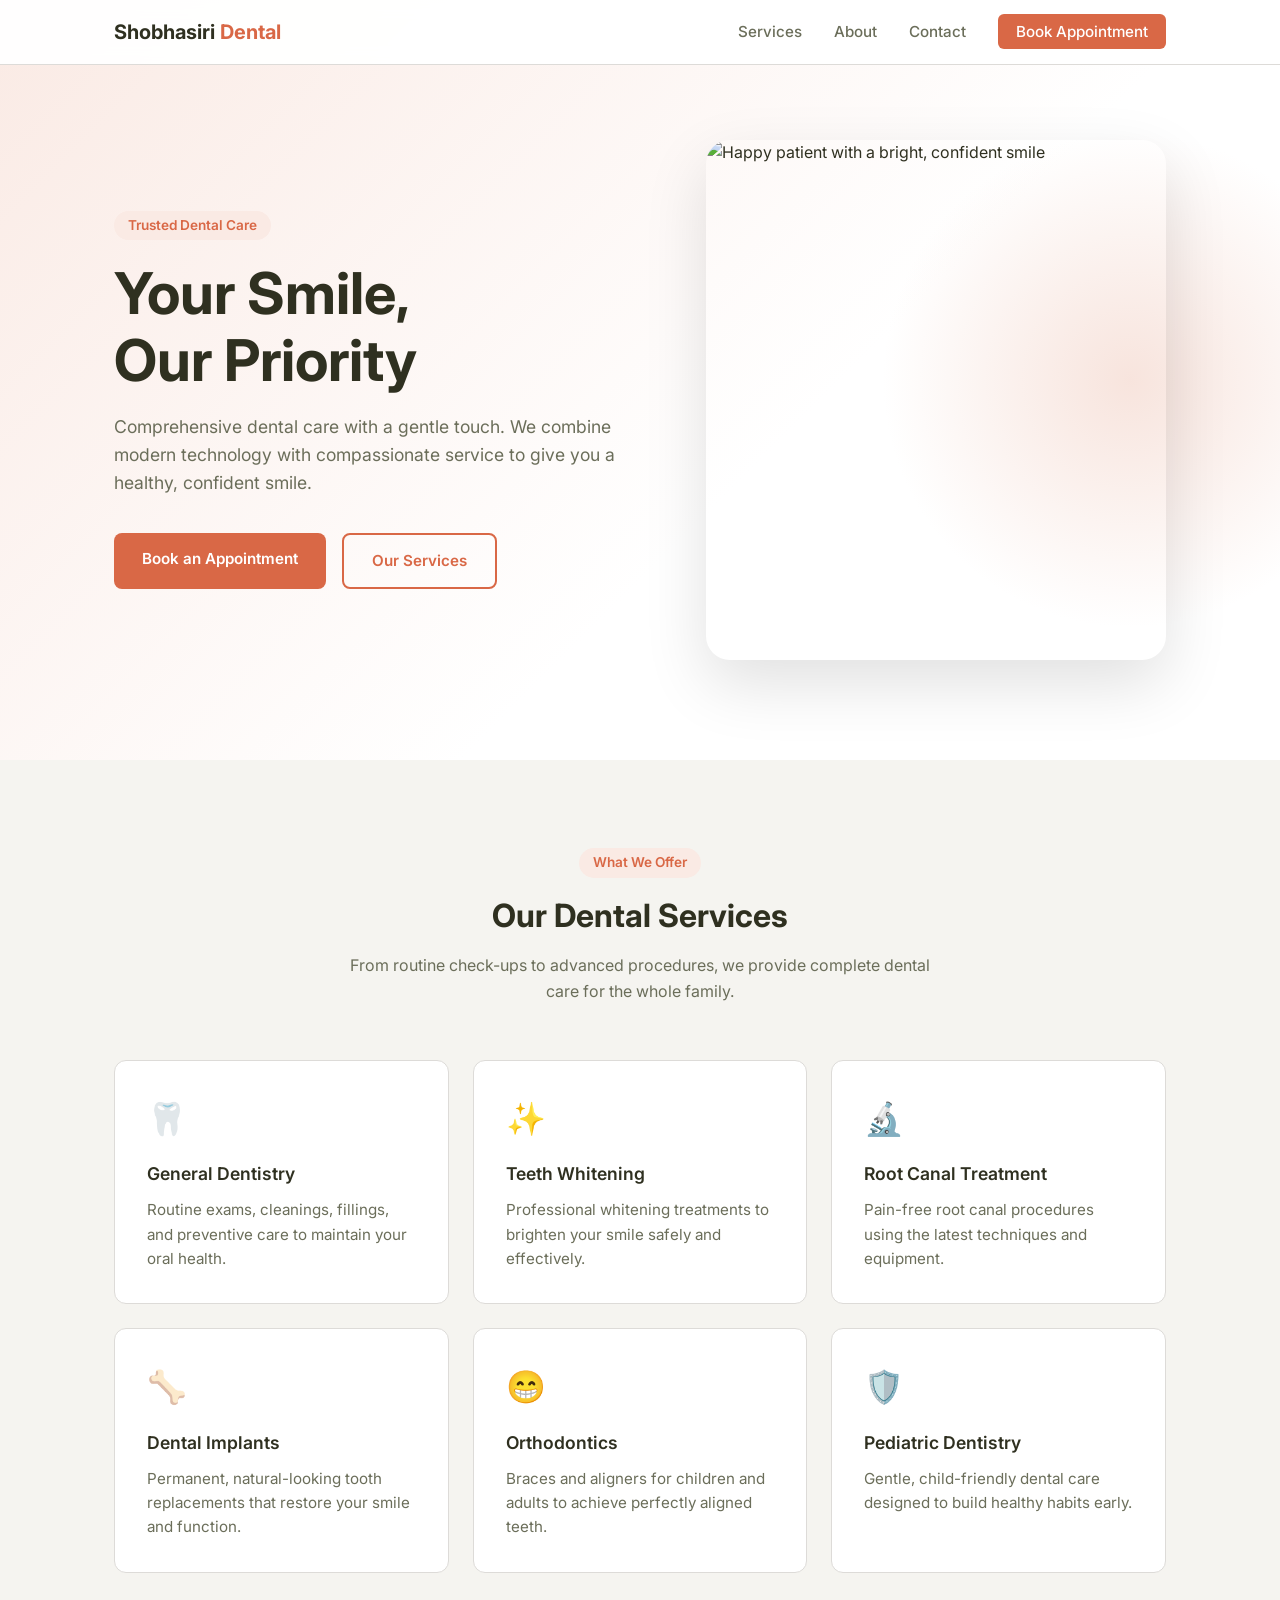
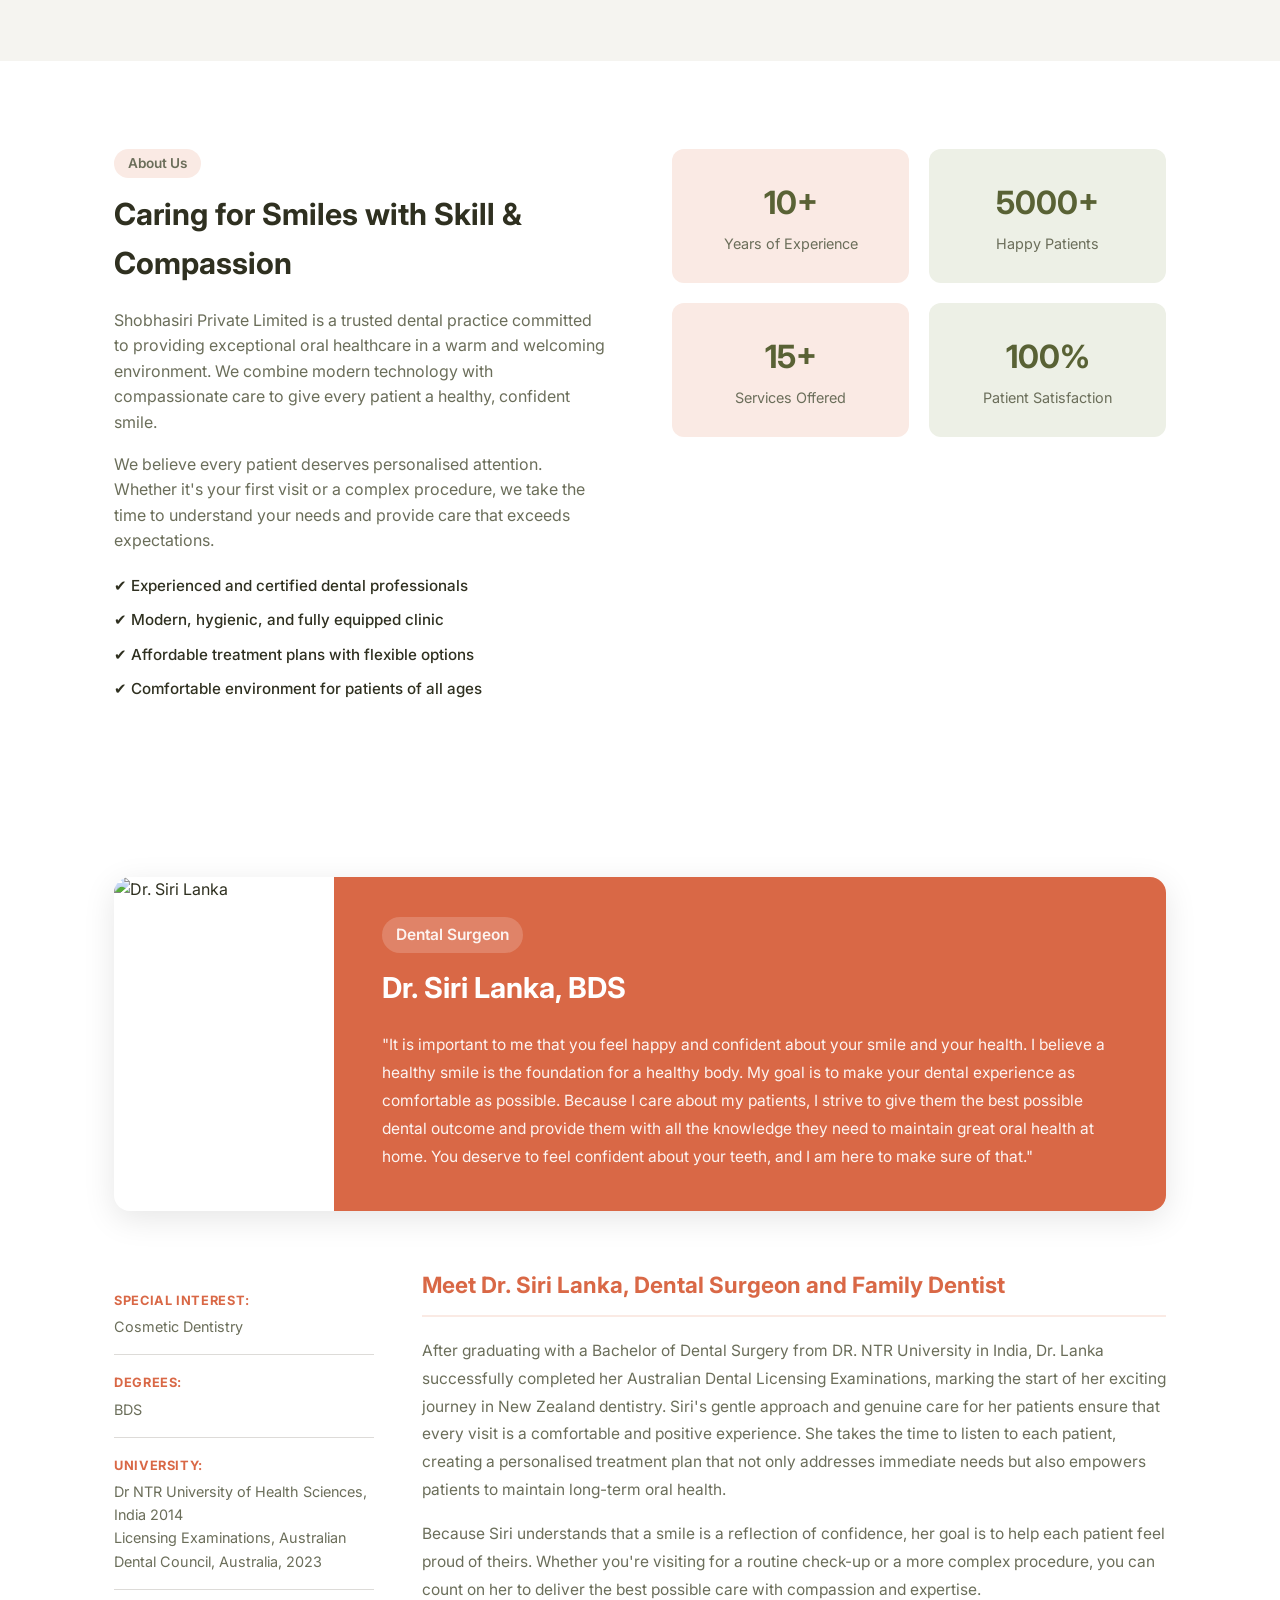
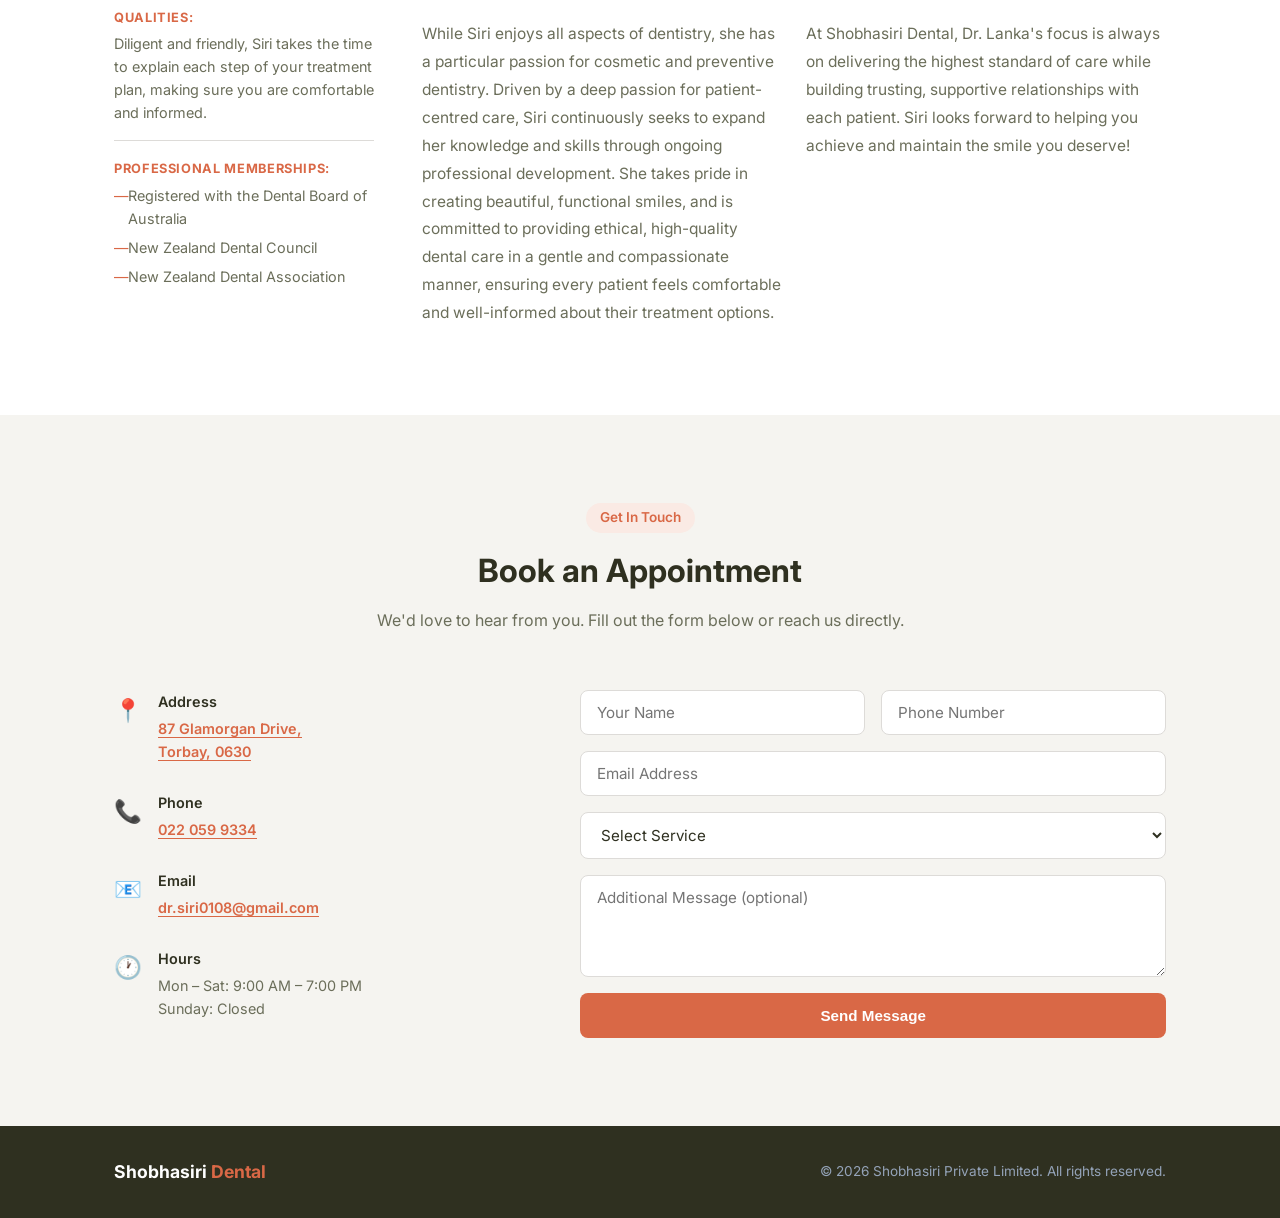
==== commit 5df9f836: "Add hero image to right column of hero section Places a smiling patient photo (Unsplash, free licenc" ====
--- a/index.html
+++ b/index.html
@@ -3,47 +3,9 @@
 <head>
   <meta charset="UTF-8" />
   <meta name="viewport" content="width=device-width, initial-scale=1.0" />
-  <title>Shobhasiri Dental | Trusted Dental Care in Torbay, Auckland</title>
-  <meta name="description" content="Shobhasiri Dental in Torbay, Auckland offers comprehensive dental care including general dentistry, cosmetic treatments, orthodontics and more. Book an appointment with Dr. Siri Lanka today." />
-  <meta property="og:title" content="Shobhasiri Dental | Trusted Dental Care in Torbay, Auckland" />
-  <meta property="og:description" content="Comprehensive dental care with a gentle touch. Book an appointment with Dr. Siri Lanka at Shobhasiri Dental, 87 Glamorgan Drive, Torbay." />
-  <meta property="og:type" content="website" />
-  <meta property="og:url" content="https://madala9999.github.io/shobhasiri-website/" />
-  <meta name="twitter:card" content="summary" />
-  <meta name="twitter:title" content="Shobhasiri Dental | Torbay, Auckland" />
-  <meta name="twitter:description" content="Comprehensive dental care with a gentle touch. Book with Dr. Siri Lanka today." />
-  <link rel="preconnect" href="https://fonts.googleapis.com" />
-  <link rel="preconnect" href="https://fonts.gstatic.com" crossorigin />
+  <title>Shobhasiri Private Limited | Dental Care</title>
   <link rel="stylesheet" href="style.css" />
   <link href="https://fonts.googleapis.com/css2?family=Inter:wght@400;500;600;700&display=swap" rel="stylesheet" />
-  <script type="application/ld+json">
-  {
-    "@context": "https://schema.org",
-    "@type": "Dentist",
-    "name": "Shobhasiri Dental",
-    "description": "Comprehensive dental care with a gentle touch in Torbay, Auckland.",
-    "url": "https://madala9999.github.io/shobhasiri-website/",
-    "telephone": "+64220599334",
-    "email": "dr.siri0108@gmail.com",
-    "address": {
-      "@type": "PostalAddress",
-      "streetAddress": "87 Glamorgan Drive",
-      "addressLocality": "Torbay",
-      "postalCode": "0630",
-      "addressCountry": "NZ"
-    },
-    "openingHoursSpecification": [
-      {
-        "@type": "OpeningHoursSpecification",
-        "dayOfWeek": ["Monday","Tuesday","Wednesday","Thursday","Friday","Saturday"],
-        "opens": "09:00",
-        "closes": "19:00"
-      }
-    ],
-    "hasMap": "https://www.google.com/maps/search/?api=1&query=87+Glamorgan+Drive+Torbay+0630",
-    "medicalSpecialty": "Dentistry"
-  }
-  </script>
 </head>
 <body>
 
@@ -54,7 +16,6 @@
       <ul class="nav-links">
         <li><a href="#services">Services</a></li>
         <li><a href="#about">About</a></li>
-        <li><a href="#doctor">Our Doctor</a></li>
         <li><a href="#contact">Contact</a></li>
         <li><a href="#contact" class="btn-nav">Book Appointment</a></li>
       </ul>
@@ -63,7 +24,6 @@
     <div class="mobile-menu" id="mobileMenu">
       <a href="#services">Services</a>
       <a href="#about">About</a>
-      <a href="#doctor">Our Doctor</a>
       <a href="#contact">Contact</a>
       <a href="#contact" class="btn-nav">Book Appointment</a>
     </div>
@@ -71,13 +31,18 @@
 
   <!-- Hero -->
   <section id="hero">
-    <div class="container hero-content">
-      <p class="hero-tag">Trusted Dental Care</p>
-      <h1>Your Smile,<br />Our Priority</h1>
-      <p class="hero-sub">Comprehensive dental care with a gentle touch. We combine modern technology with compassionate service to give you a healthy, confident smile.</p>
-      <div class="hero-cta">
-        <a href="#contact" class="btn-primary">Book an Appointment</a>
-        <a href="#services" class="btn-secondary">Our Services</a>
+    <div class="container hero-inner">
+      <div class="hero-content">
+        <p class="hero-tag">Trusted Dental Care</p>
+        <h1>Your Smile,<br />Our Priority</h1>
+        <p class="hero-sub">Comprehensive dental care with a gentle touch. We combine modern technology with compassionate service to give you a healthy, confident smile.</p>
+        <div class="hero-cta">
+          <a href="#contact" class="btn-primary">Book an Appointment</a>
+          <a href="#services" class="btn-secondary">Our Services</a>
+        </div>
+      </div>
+      <div class="hero-image">
+        <img src="https://images.unsplash.com/photo-1489278353717-f64c6ee8a4d2?w=600&h=680&fit=crop&q=80" alt="Happy patient with a bright, confident smile" />
       </div>
     </div>
     <div class="hero-shape"></div>
@@ -93,32 +58,32 @@
       </div>
       <div class="services-grid">
         <div class="service-card">
-          <div class="service-icon" aria-hidden="true">🦷</div>
+          <div class="service-icon">🦷</div>
           <h3>General Dentistry</h3>
           <p>Routine exams, cleanings, fillings, and preventive care to maintain your oral health.</p>
         </div>
         <div class="service-card">
-          <div class="service-icon" aria-hidden="true">✨</div>
+          <div class="service-icon">✨</div>
           <h3>Teeth Whitening</h3>
           <p>Professional whitening treatments to brighten your smile safely and effectively.</p>
         </div>
         <div class="service-card">
-          <div class="service-icon" aria-hidden="true">🔬</div>
+          <div class="service-icon">🔬</div>
           <h3>Root Canal Treatment</h3>
           <p>Pain-free root canal procedures using the latest techniques and equipment.</p>
         </div>
         <div class="service-card">
-          <div class="service-icon" aria-hidden="true">🦴</div>
+          <div class="service-icon">🦴</div>
           <h3>Dental Implants</h3>
           <p>Permanent, natural-looking tooth replacements that restore your smile and function.</p>
         </div>
         <div class="service-card">
-          <div class="service-icon" aria-hidden="true">😁</div>
+          <div class="service-icon">😁</div>
           <h3>Orthodontics</h3>
           <p>Braces and aligners for children and adults to achieve perfectly aligned teeth.</p>
         </div>
         <div class="service-card">
-          <div class="service-icon" aria-hidden="true">🛡️</div>
+          <div class="service-icon">🛡️</div>
           <h3>Pediatric Dentistry</h3>
           <p>Gentle, child-friendly dental care designed to build healthy habits early.</p>
         </div>
@@ -162,52 +127,6 @@
     </div>
   </section>
 
-  <!-- Testimonials -->
-  <section id="testimonials">
-    <div class="container">
-      <div class="section-header">
-        <p class="section-tag">Patient Stories</p>
-        <h2>What Our Patients Say</h2>
-        <p class="section-sub">Real experiences from patients who trust us with their smiles.</p>
-      </div>
-      <div class="testimonials-grid">
-        <div class="testimonial-card">
-          <div class="testimonial-stars" aria-label="5 stars">★★★★★</div>
-          <p class="testimonial-text">"Dr. Lanka is absolutely wonderful! She made me feel completely at ease during my first visit. The clinic is spotless, modern, and the team is so friendly. My teeth have never felt better!"</p>
-          <div class="testimonial-author">
-            <div class="testimonial-avatar" aria-hidden="true">S</div>
-            <div>
-              <strong>Sarah M.</strong>
-              <span>General Dentistry</span>
-            </div>
-          </div>
-        </div>
-        <div class="testimonial-card">
-          <div class="testimonial-stars" aria-label="5 stars">★★★★★</div>
-          <p class="testimonial-text">"I had been avoiding the dentist for years due to anxiety, but Dr. Lanka's gentle approach made all the difference. She explained every step and I left feeling confident. Highly recommend!"</p>
-          <div class="testimonial-author">
-            <div class="testimonial-avatar" aria-hidden="true">J</div>
-            <div>
-              <strong>James T.</strong>
-              <span>Root Canal Treatment</span>
-            </div>
-          </div>
-        </div>
-        <div class="testimonial-card">
-          <div class="testimonial-stars" aria-label="5 stars">★★★★★</div>
-          <p class="testimonial-text">"My children actually look forward to their dental appointments now! Dr. Lanka is so patient and kind with kids. The whitening treatment she did for me was also amazing — worth every cent."</p>
-          <div class="testimonial-author">
-            <div class="testimonial-avatar" aria-hidden="true">P</div>
-            <div>
-              <strong>Priya K.</strong>
-              <span>Teeth Whitening &amp; Pediatric Care</span>
-            </div>
-          </div>
-        </div>
-      </div>
-    </div>
-  </section>
-
   <!-- Meet the Doctor -->
   <section id="doctor">
     <div class="container">
@@ -283,28 +202,28 @@
       <div class="contact-inner">
         <div class="contact-info">
           <div class="info-item">
-            <span class="info-icon" aria-hidden="true">📍</span>
+            <span class="info-icon">📍</span>
             <div>
               <h4>Address</h4>
               <p><a href="https://www.google.com/maps/search/?api=1&query=87+Glamorgan+Drive+Torbay+0630" target="_blank" rel="noopener">87 Glamorgan Drive,<br />Torbay, 0630</a></p>
             </div>
           </div>
           <div class="info-item">
-            <span class="info-icon" aria-hidden="true">📞</span>
+            <span class="info-icon">📞</span>
             <div>
               <h4>Phone</h4>
               <p><a href="tel:+6422059334">022 059 9334</a></p>
             </div>
           </div>
           <div class="info-item">
-            <span class="info-icon" aria-hidden="true">📧</span>
+            <span class="info-icon">📧</span>
             <div>
               <h4>Email</h4>
               <p><a href="mailto:dr.siri0108@gmail.com">dr.siri0108@gmail.com</a></p>
             </div>
           </div>
           <div class="info-item">
-            <span class="info-icon" aria-hidden="true">🕐</span>
+            <span class="info-icon">🕐</span>
             <div>
               <h4>Hours</h4>
               <p>Mon – Sat: 9:00 AM – 7:00 PM<br />Sunday: Closed</p>
@@ -330,7 +249,6 @@
           <textarea name="message" placeholder="Additional Message (optional)" rows="4"></textarea>
           <button type="submit" class="btn-primary">Send Message</button>
           <p class="form-success" id="formSuccess">Thank you! We'll contact you shortly.</p>
-          <p class="form-error" id="formError">Something went wrong. Please try again or email us directly.</p>
         </form>
       </div>
     </div>
--- a/style.css
+++ b/style.css
@@ -75,7 +75,29 @@
   background: linear-gradient(135deg, #faeae4 0%, #ffffff 60%);
 }
 
-.hero-content { position: relative; z-index: 1; max-width: 640px; }
+.hero-inner {
+  display: grid;
+  grid-template-columns: 1fr 1fr;
+  gap: 48px;
+  align-items: center;
+  position: relative; z-index: 1;
+}
+
+.hero-content { position: relative; }
+
+.hero-image {
+  display: flex;
+  justify-content: flex-end;
+}
+
+.hero-image img {
+  width: 100%;
+  max-width: 460px;
+  height: 520px;
+  object-fit: cover;
+  border-radius: 24px;
+  box-shadow: 0 24px 64px rgba(0,0,0,0.12);
+}
 
 .hero-tag {
   display: inline-block;
@@ -311,50 +333,6 @@
 }
 .form-success.show { display: block; }
 
-.form-error {
-  display: none; color: #dc2626; font-size: 0.9rem;
-  font-weight: 500; text-align: center;
-}
-.form-error.show { display: block; }
-
-/* ── TESTIMONIALS ── */
-#testimonials { background: var(--bg); }
-
-.testimonials-grid {
-  display: grid;
-  grid-template-columns: repeat(auto-fit, minmax(280px, 1fr));
-  gap: 24px;
-}
-
-.testimonial-card {
-  background: var(--white); border: 1px solid var(--border);
-  border-radius: 12px; padding: 32px;
-  display: flex; flex-direction: column; gap: 16px;
-  transition: box-shadow 0.2s, transform 0.2s;
-}
-.testimonial-card:hover { box-shadow: 0 8px 32px rgba(217,104,70,0.12); transform: translateY(-3px); }
-
-.testimonial-stars {
-  color: #f59e0b; font-size: 1.05rem; letter-spacing: 3px;
-}
-
-.testimonial-text {
-  color: var(--muted); font-size: 0.95rem;
-  line-height: 1.75; flex: 1; font-style: italic;
-}
-
-.testimonial-author { display: flex; align-items: center; gap: 12px; }
-
-.testimonial-avatar {
-  width: 44px; height: 44px; border-radius: 50%;
-  background: var(--blue); color: var(--white);
-  display: flex; align-items: center; justify-content: center;
-  font-weight: 700; font-size: 1.1rem; flex-shrink: 0;
-}
-
-.testimonial-author strong { display: block; font-size: 0.95rem; color: var(--text); }
-.testimonial-author span { font-size: 0.82rem; color: var(--muted); }
-
 /* ── FOOTER ── */
 footer {
   background: #2F3020; color: var(--white);
@@ -376,12 +354,15 @@
 
   #hero { padding: 100px 0 60px; }
   .hero-shape { display: none; }
+  .hero-inner { grid-template-columns: 1fr; gap: 32px; }
+  .hero-image { display: none; }
   #hero h1 { font-size: 2.2rem; }
   .hero-sub { font-size: 1rem; }
 
   .section-header { margin-bottom: 36px; }
   .section-header h2 { font-size: 1.6rem; }
 
+  .services-grid { grid-template-columns: 1fr; }
   .service-card { padding: 24px; }
 
   .about-inner { grid-template-columns: 1fr; gap: 36px; }
@@ -403,5 +384,4 @@
   .hero-cta a { text-align: center; }
   .about-stats { grid-template-columns: 1fr 1fr; }
   .doctor-photo-wrap { max-width: 200px; }
-  .services-grid { grid-template-columns: 1fr; }
-}
+}
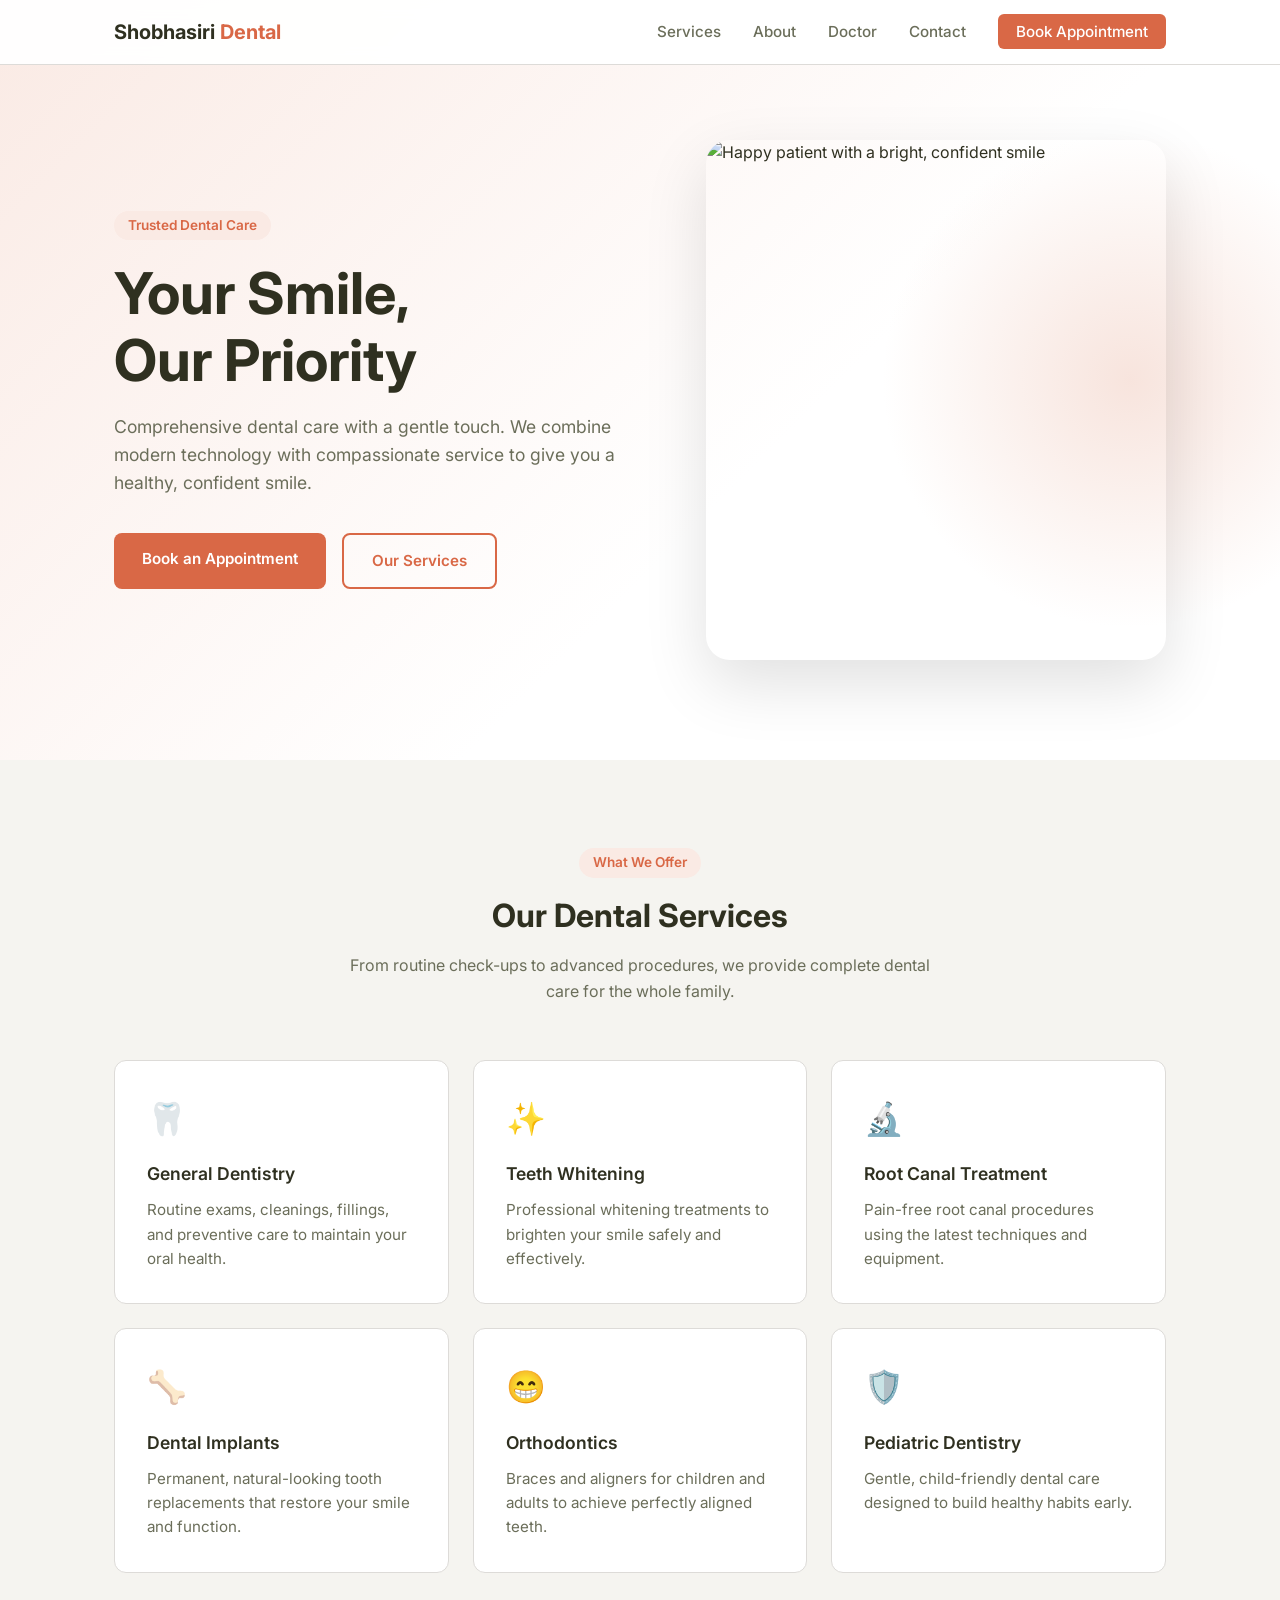
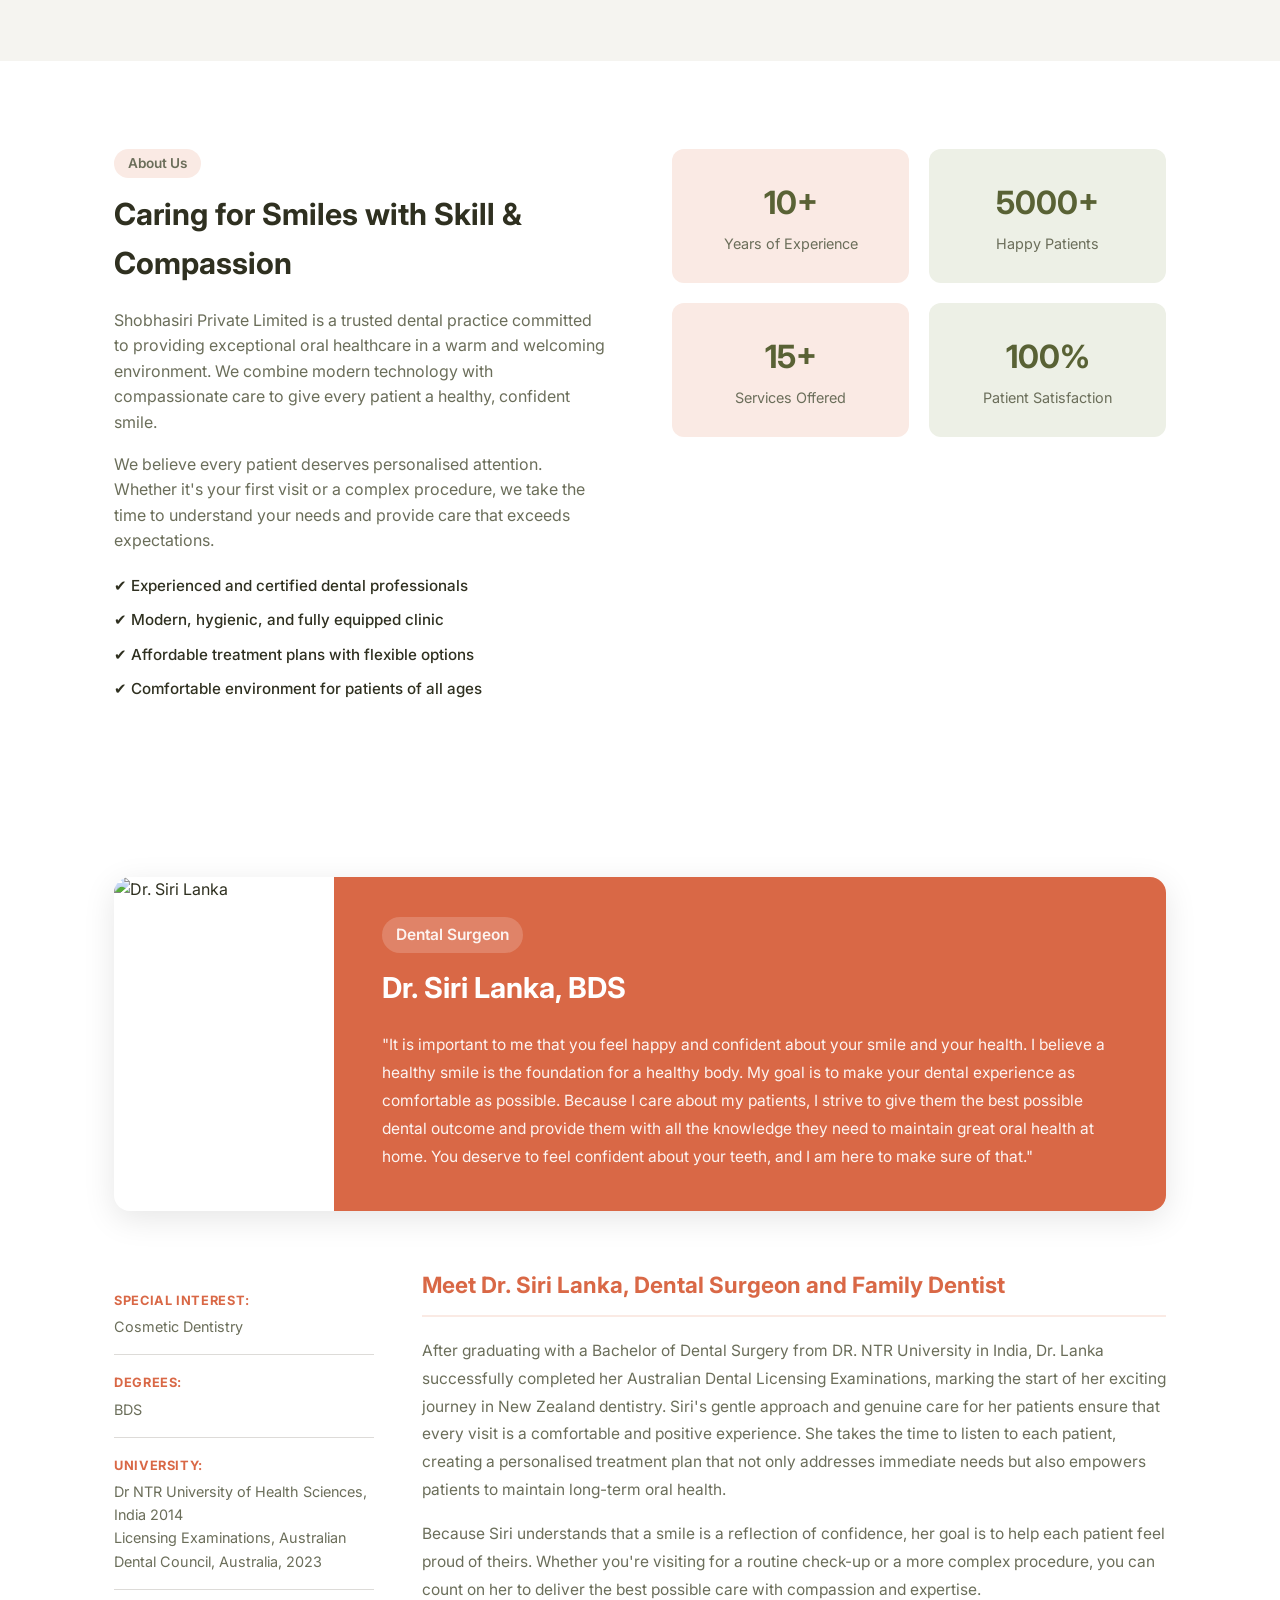
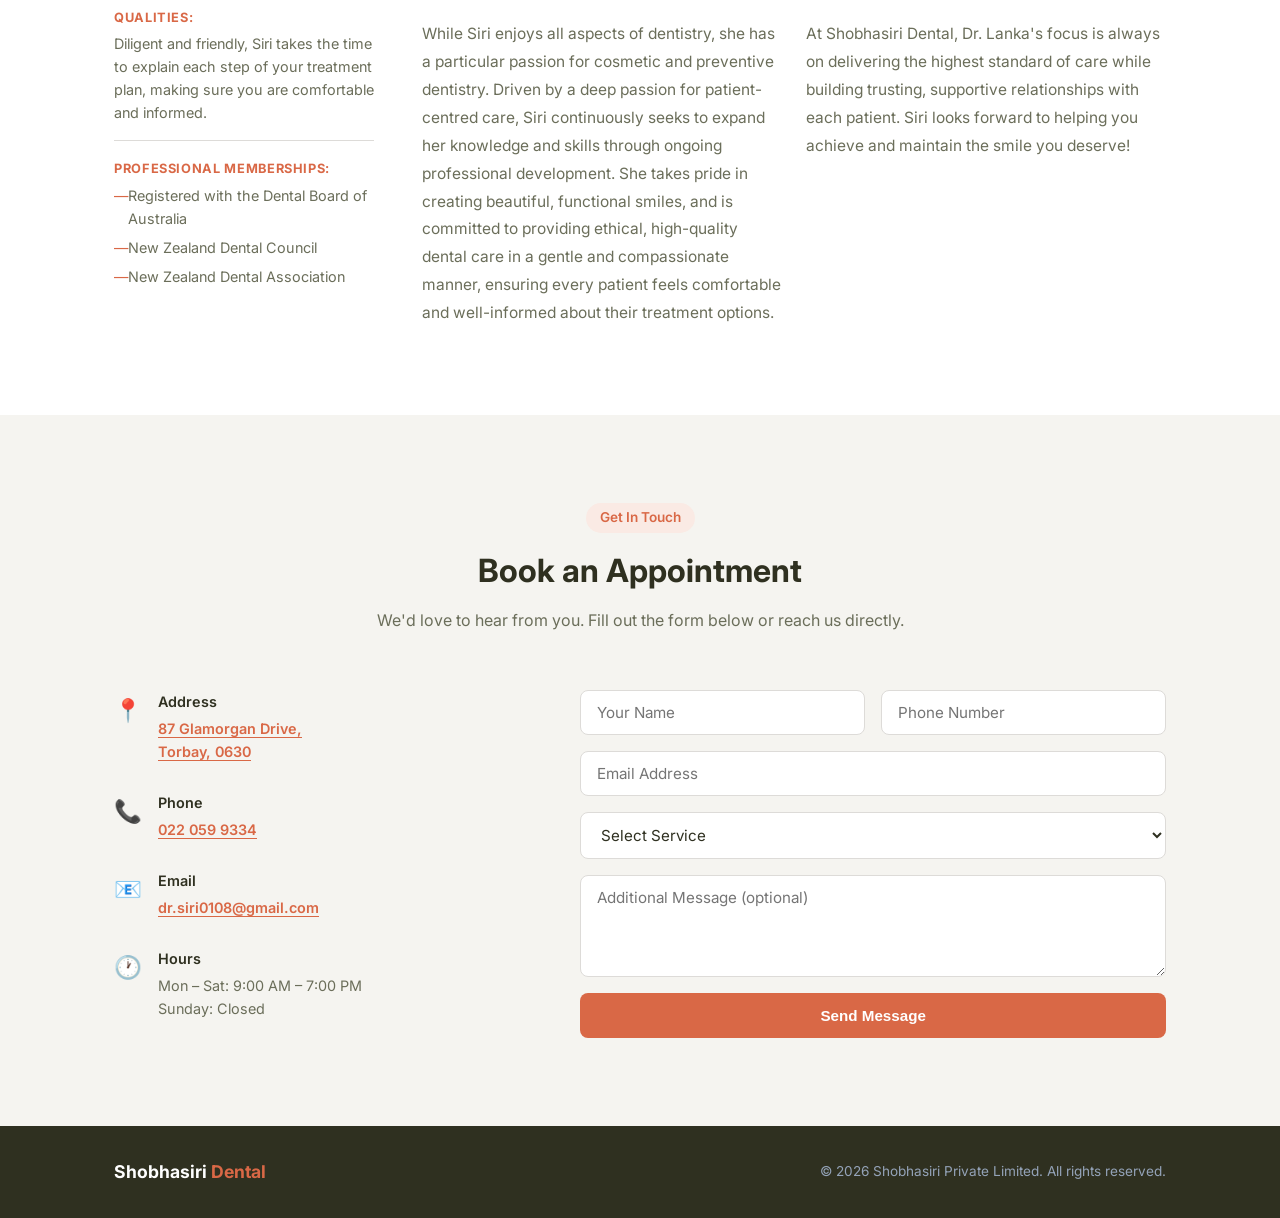
==== commit 1b346a85: "Add Doctor nav link, favicon, SEO meta tags, and accessibility fixes - Add Doctor link to desktop an" ====
--- a/index.html
+++ b/index.html
@@ -4,7 +4,15 @@
   <meta charset="UTF-8" />
   <meta name="viewport" content="width=device-width, initial-scale=1.0" />
   <title>Shobhasiri Private Limited | Dental Care</title>
+  <meta name="description" content="Shobhasiri Dental — compassionate, modern dental care in Torbay, Auckland. General dentistry, teeth whitening, implants, orthodontics & more. Book an appointment today." />
+  <meta property="og:title" content="Shobhasiri Dental | Your Smile, Our Priority" />
+  <meta property="og:description" content="Comprehensive dental care for the whole family in Torbay, Auckland. Book your appointment with Dr. Siri Lanka today." />
+  <meta property="og:type" content="website" />
+  <meta property="og:url" content="https://shobhasiri-website.vercel.app/" />
+  <link rel="icon" href="data:image/svg+xml,<svg xmlns='http://www.w3.org/2000/svg' viewBox='0 0 100 100'><text y='.9em' font-size='90'>🦷</text></svg>" />
   <link rel="stylesheet" href="style.css" />
+  <link rel="preconnect" href="https://fonts.googleapis.com" />
+  <link rel="preconnect" href="https://fonts.gstatic.com" crossorigin />
   <link href="https://fonts.googleapis.com/css2?family=Inter:wght@400;500;600;700&display=swap" rel="stylesheet" />
 </head>
 <body>
@@ -16,6 +24,7 @@
       <ul class="nav-links">
         <li><a href="#services">Services</a></li>
         <li><a href="#about">About</a></li>
+        <li><a href="#doctor">Doctor</a></li>
         <li><a href="#contact">Contact</a></li>
         <li><a href="#contact" class="btn-nav">Book Appointment</a></li>
       </ul>
@@ -24,6 +33,7 @@
     <div class="mobile-menu" id="mobileMenu">
       <a href="#services">Services</a>
       <a href="#about">About</a>
+      <a href="#doctor">Doctor</a>
       <a href="#contact">Contact</a>
       <a href="#contact" class="btn-nav">Book Appointment</a>
     </div>
@@ -232,11 +242,11 @@
         </div>
         <form class="contact-form" id="contactForm" action="https://formspree.io/f/xeepvkqg" method="POST">
           <div class="form-row">
-            <input type="text" name="name" placeholder="Your Name" required />
-            <input type="tel" name="phone" placeholder="Phone Number" required />
-          </div>
-          <input type="email" name="email" placeholder="Email Address" required />
-          <select name="service" required>
+            <input type="text" name="name" placeholder="Your Name" required aria-label="Your Name" />
+            <input type="tel" name="phone" placeholder="Phone Number" required aria-label="Phone Number" />
+          </div>
+          <input type="email" name="email" placeholder="Email Address" required aria-label="Email Address" />
+          <select name="service" required aria-label="Select Service">
             <option value="" disabled selected>Select Service</option>
             <option>General Dentistry</option>
             <option>Teeth Whitening</option>
@@ -246,7 +256,7 @@
             <option>Pediatric Dentistry</option>
             <option>Other</option>
           </select>
-          <textarea name="message" placeholder="Additional Message (optional)" rows="4"></textarea>
+          <textarea name="message" placeholder="Additional Message (optional)" rows="4" aria-label="Additional Message"></textarea>
           <button type="submit" class="btn-primary">Send Message</button>
           <p class="form-success" id="formSuccess">Thank you! We'll contact you shortly.</p>
         </form>
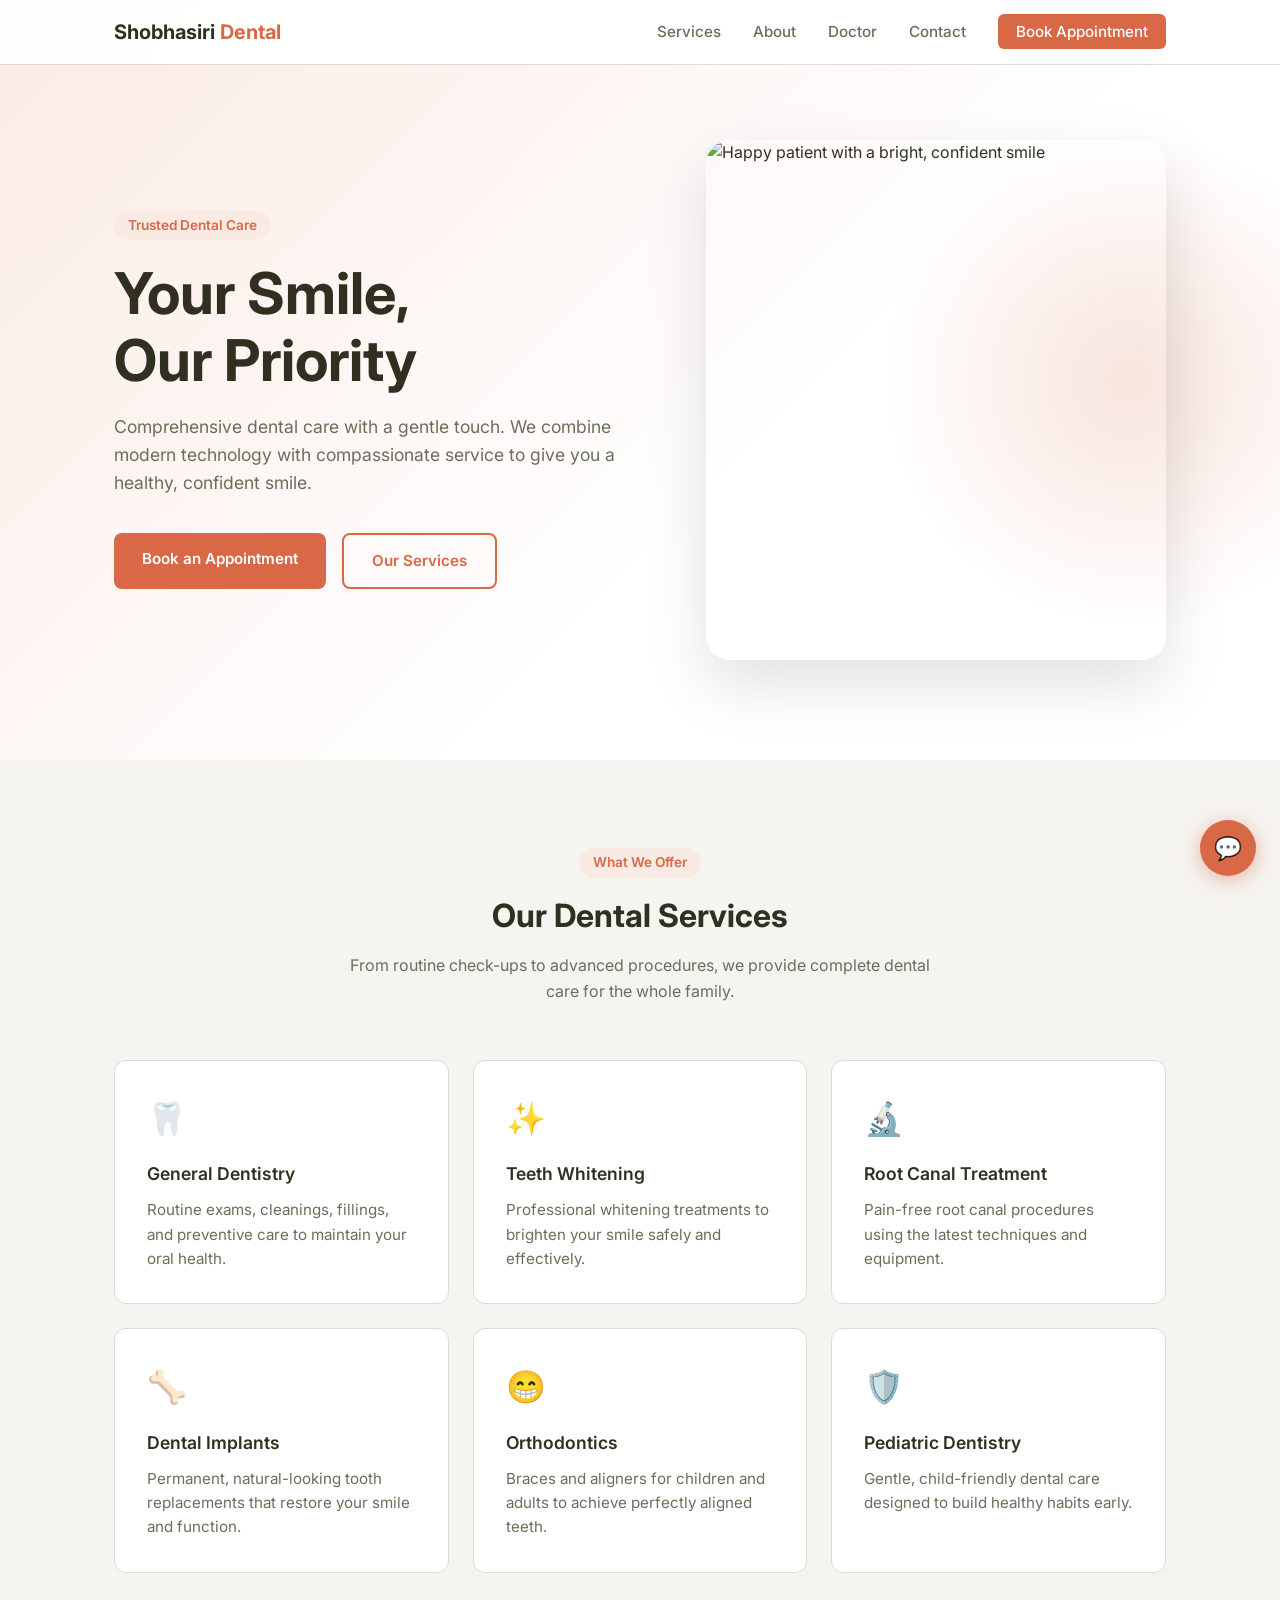
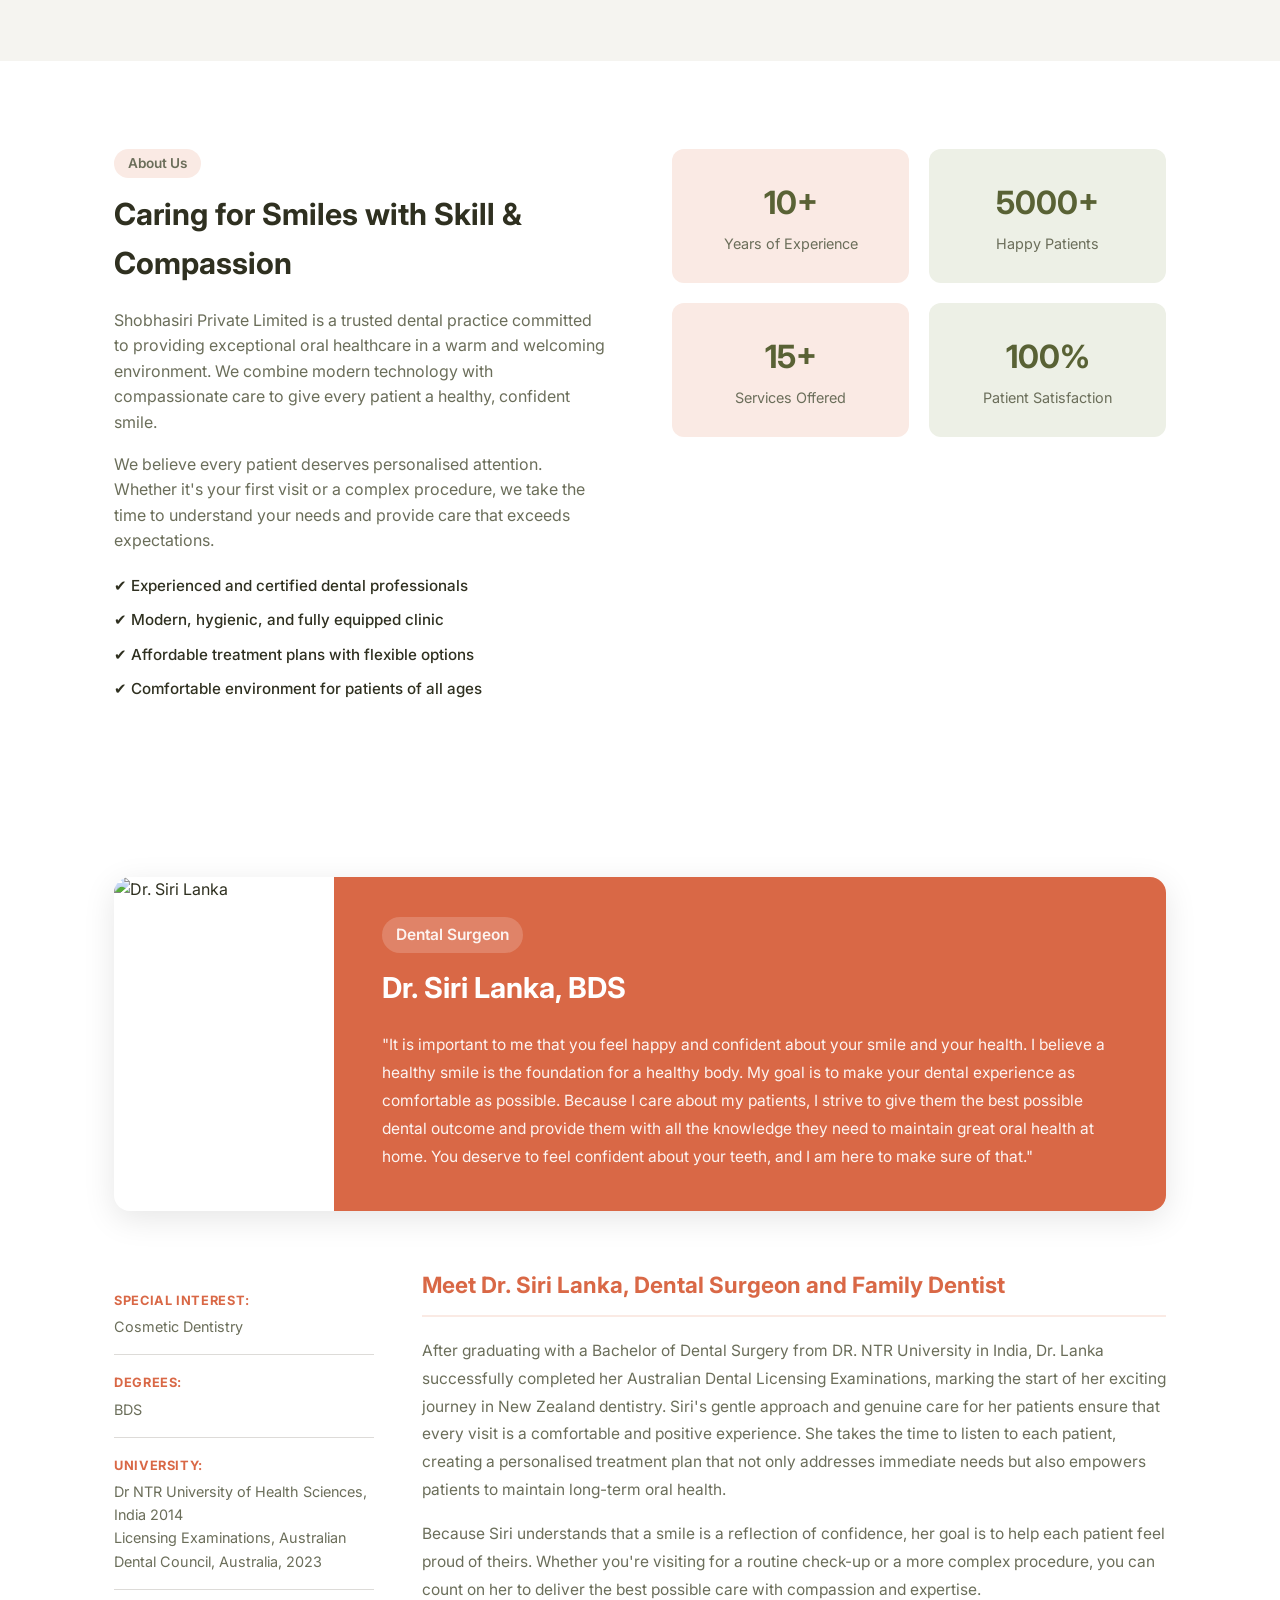
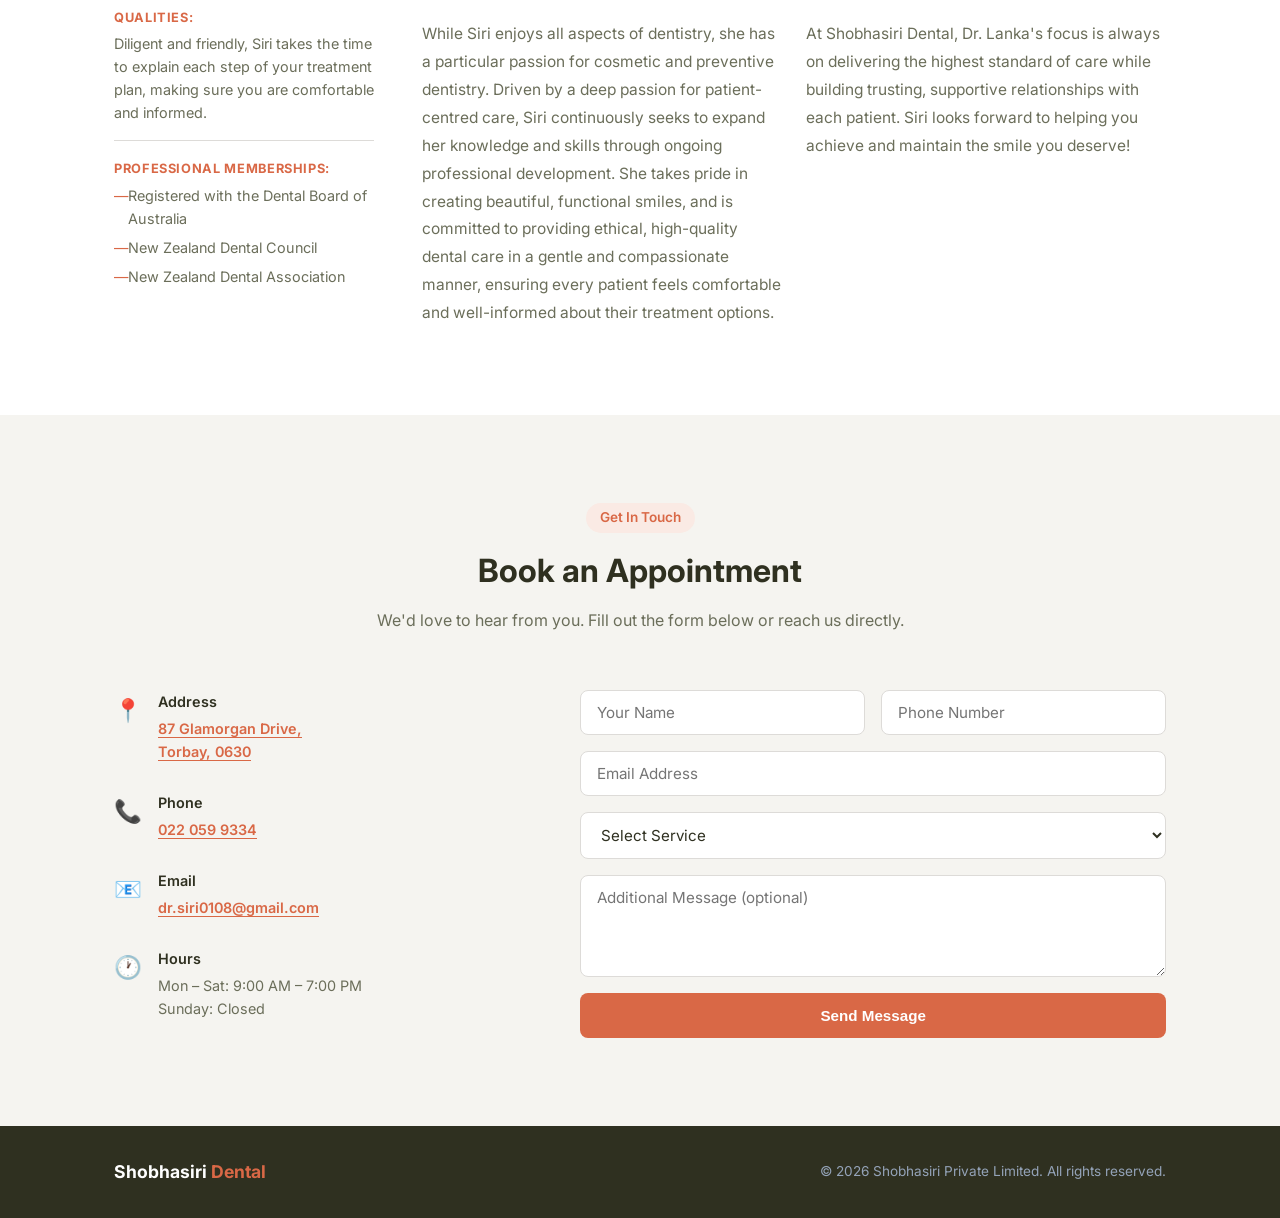
==== commit 34896832: "Add FAQ chatbot widget Floating chat bubble (bottom-right) with a dental FAQ assistant: - 15 intent " ====
--- a/index.html
+++ b/index.html
@@ -272,6 +272,39 @@
     </div>
   </footer>
 
+  <!-- Chat Widget -->
+  <div class="chat-widget" id="chatWidget">
+    <button class="chat-toggle" id="chatToggle" aria-label="Open chat assistant">
+      <span class="chat-icon">💬</span>
+      <span class="chat-close-icon">✕</span>
+    </button>
+    <div class="chat-window" id="chatWindow">
+      <div class="chat-header">
+        <div class="chat-header-info">
+          <div class="chat-avatar">🦷</div>
+          <div>
+            <p class="chat-name">Shobhasiri Dental</p>
+            <p class="chat-status">Ask us anything</p>
+          </div>
+        </div>
+        <button class="chat-close-btn" id="chatCloseBtn" aria-label="Close chat">✕</button>
+      </div>
+      <div class="chat-messages" id="chatMessages">
+        <div class="chat-msg bot"><p>Hi there! 👋 I'm the Shobhasiri Dental assistant. How can I help you today?</p></div>
+        <div class="chat-quick-replies" id="quickReplies">
+          <button class="quick-reply" data-query="opening hours">🕐 Opening Hours</button>
+          <button class="quick-reply" data-query="book appointment">📅 Book Appointment</button>
+          <button class="quick-reply" data-query="services">🦷 Our Services</button>
+          <button class="quick-reply" data-query="location">📍 Find Us</button>
+        </div>
+      </div>
+      <div class="chat-input-area">
+        <input type="text" id="chatInput" placeholder="Type a message..." autocomplete="off" aria-label="Chat message" />
+        <button id="chatSend" aria-label="Send message">&#10148;</button>
+      </div>
+    </div>
+  </div>
+
   <script src="script.js"></script>
 </body>
 </html>
--- a/style.css
+++ b/style.css
@@ -333,6 +333,110 @@
 }
 .form-success.show { display: block; }
 
+/* ── CHAT WIDGET ── */
+.chat-widget {
+  position: fixed; bottom: 24px; right: 24px;
+  z-index: 9999;
+  display: flex; flex-direction: column; align-items: flex-end;
+}
+
+.chat-toggle {
+  width: 56px; height: 56px; border-radius: 50%;
+  background: var(--blue); border: none; cursor: pointer;
+  box-shadow: 0 4px 20px rgba(217,104,70,0.45);
+  font-size: 1.4rem;
+  display: flex; align-items: center; justify-content: center;
+  transition: transform 0.2s, background 0.2s;
+}
+.chat-toggle:hover { transform: scale(1.08); background: var(--blue-dark); }
+
+.chat-icon { display: block; }
+.chat-close-icon { display: none; color: var(--white); font-size: 1rem; font-style: normal; }
+.chat-widget.open .chat-icon { display: none; }
+.chat-widget.open .chat-close-icon { display: block; }
+
+.chat-window {
+  display: none; flex-direction: column;
+  width: 340px; height: 480px;
+  background: var(--white); border-radius: 16px;
+  box-shadow: 0 8px 40px rgba(0,0,0,0.15);
+  margin-bottom: 12px; overflow: hidden;
+}
+.chat-widget.open .chat-window { display: flex; }
+
+.chat-header {
+  background: var(--blue); padding: 16px 20px;
+  display: flex; align-items: center; justify-content: space-between;
+}
+.chat-header-info { display: flex; align-items: center; gap: 12px; }
+.chat-avatar {
+  width: 40px; height: 40px;
+  background: rgba(255,255,255,0.2); border-radius: 50%;
+  display: flex; align-items: center; justify-content: center;
+  font-size: 1.2rem;
+}
+.chat-name { color: var(--white); font-weight: 600; font-size: 0.95rem; }
+.chat-status { color: rgba(255,255,255,0.75); font-size: 0.75rem; }
+.chat-close-btn {
+  background: none; border: none; color: rgba(255,255,255,0.8);
+  cursor: pointer; font-size: 1rem; padding: 4px; line-height: 1;
+}
+.chat-close-btn:hover { color: var(--white); }
+
+.chat-messages {
+  flex: 1; overflow-y: auto; padding: 16px;
+  display: flex; flex-direction: column; gap: 10px;
+}
+
+.chat-msg {
+  max-width: 82%; padding: 10px 14px;
+  border-radius: 12px; font-size: 0.88rem; line-height: 1.55;
+}
+.chat-msg.bot {
+  background: var(--bg); color: var(--text);
+  align-self: flex-start; border-bottom-left-radius: 4px;
+}
+.chat-msg.user {
+  background: var(--blue); color: var(--white);
+  align-self: flex-end; border-bottom-right-radius: 4px;
+}
+.chat-msg p { margin: 0; }
+
+.chat-quick-replies {
+  display: flex; flex-wrap: wrap; gap: 8px; align-self: flex-start;
+}
+.quick-reply {
+  background: var(--white); border: 1.5px solid var(--blue);
+  color: var(--blue); padding: 6px 12px; border-radius: 20px;
+  font-size: 0.8rem; font-weight: 500; cursor: pointer;
+  transition: background 0.2s, color 0.2s; font-family: inherit;
+}
+.quick-reply:hover { background: var(--blue); color: var(--white); }
+
+.chat-input-area {
+  display: flex; align-items: center;
+  padding: 12px 16px; border-top: 1px solid var(--border); gap: 8px;
+}
+.chat-input-area input {
+  flex: 1; border: 1px solid var(--border); border-radius: 20px;
+  padding: 8px 14px; font-family: inherit; font-size: 0.88rem;
+  outline: none; color: var(--text); background: var(--white);
+}
+.chat-input-area input:focus { border-color: var(--blue); }
+#chatSend {
+  width: 36px; height: 36px; border-radius: 50%;
+  background: var(--blue); border: none; color: var(--white);
+  cursor: pointer; font-size: 0.95rem;
+  display: flex; align-items: center; justify-content: center;
+  transition: background 0.2s; flex-shrink: 0;
+}
+#chatSend:hover { background: var(--blue-dark); }
+
+@media (max-width: 480px) {
+  .chat-window { width: calc(100vw - 32px); height: 420px; }
+  .chat-widget { bottom: 16px; right: 16px; }
+}
+
 /* ── FOOTER ── */
 footer {
   background: #2F3020; color: var(--white);
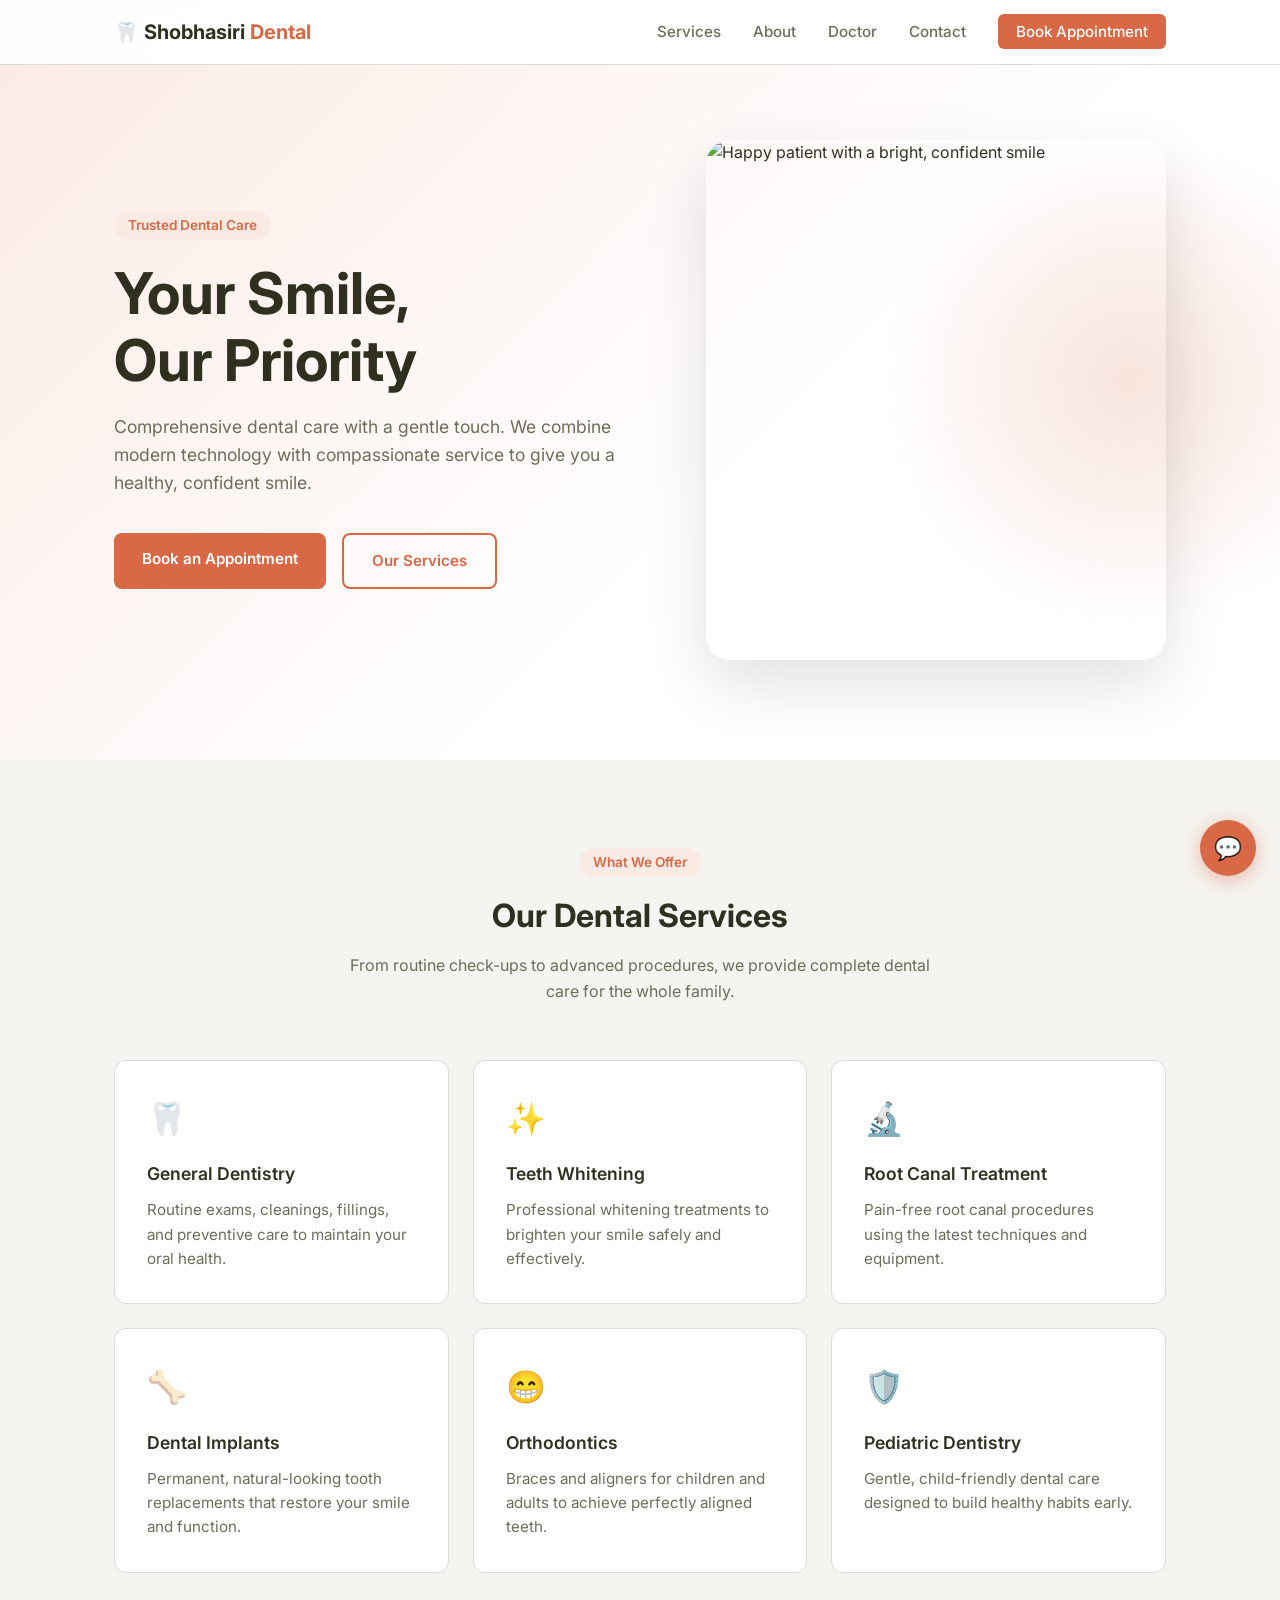
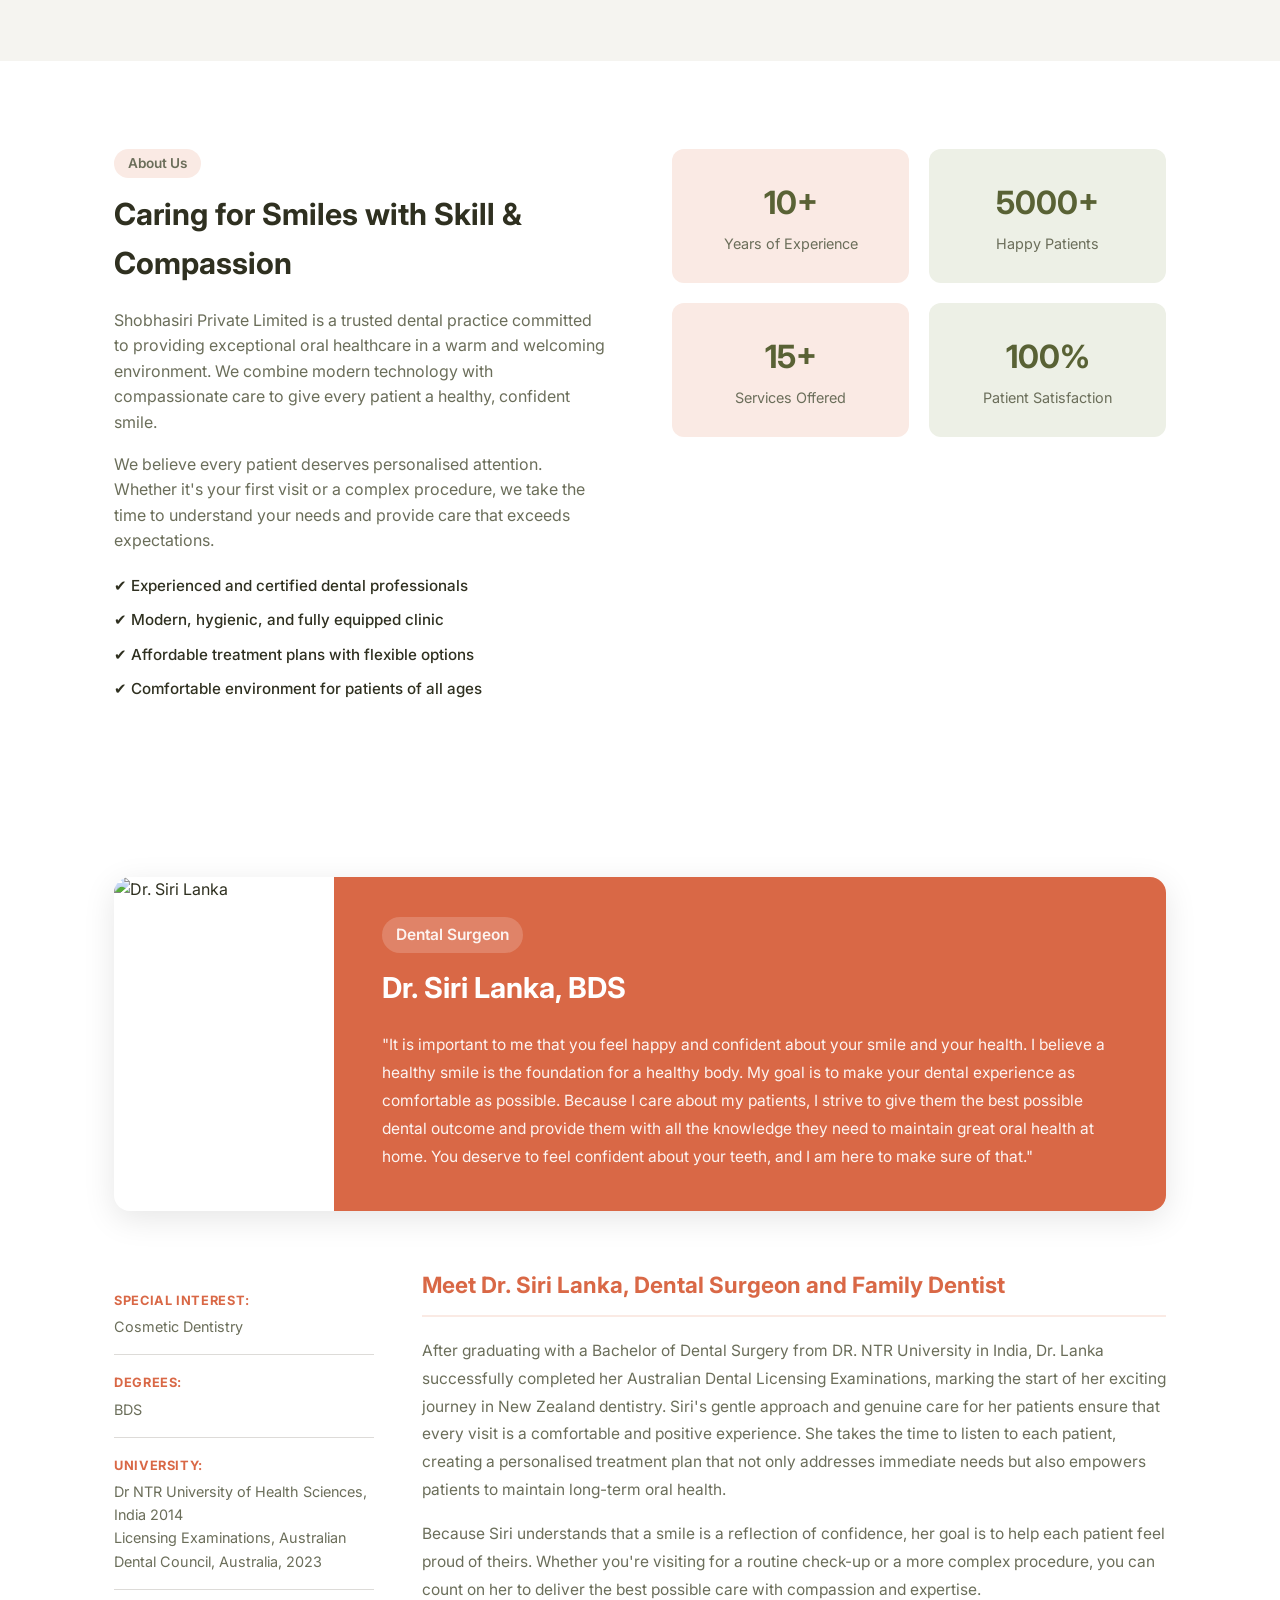
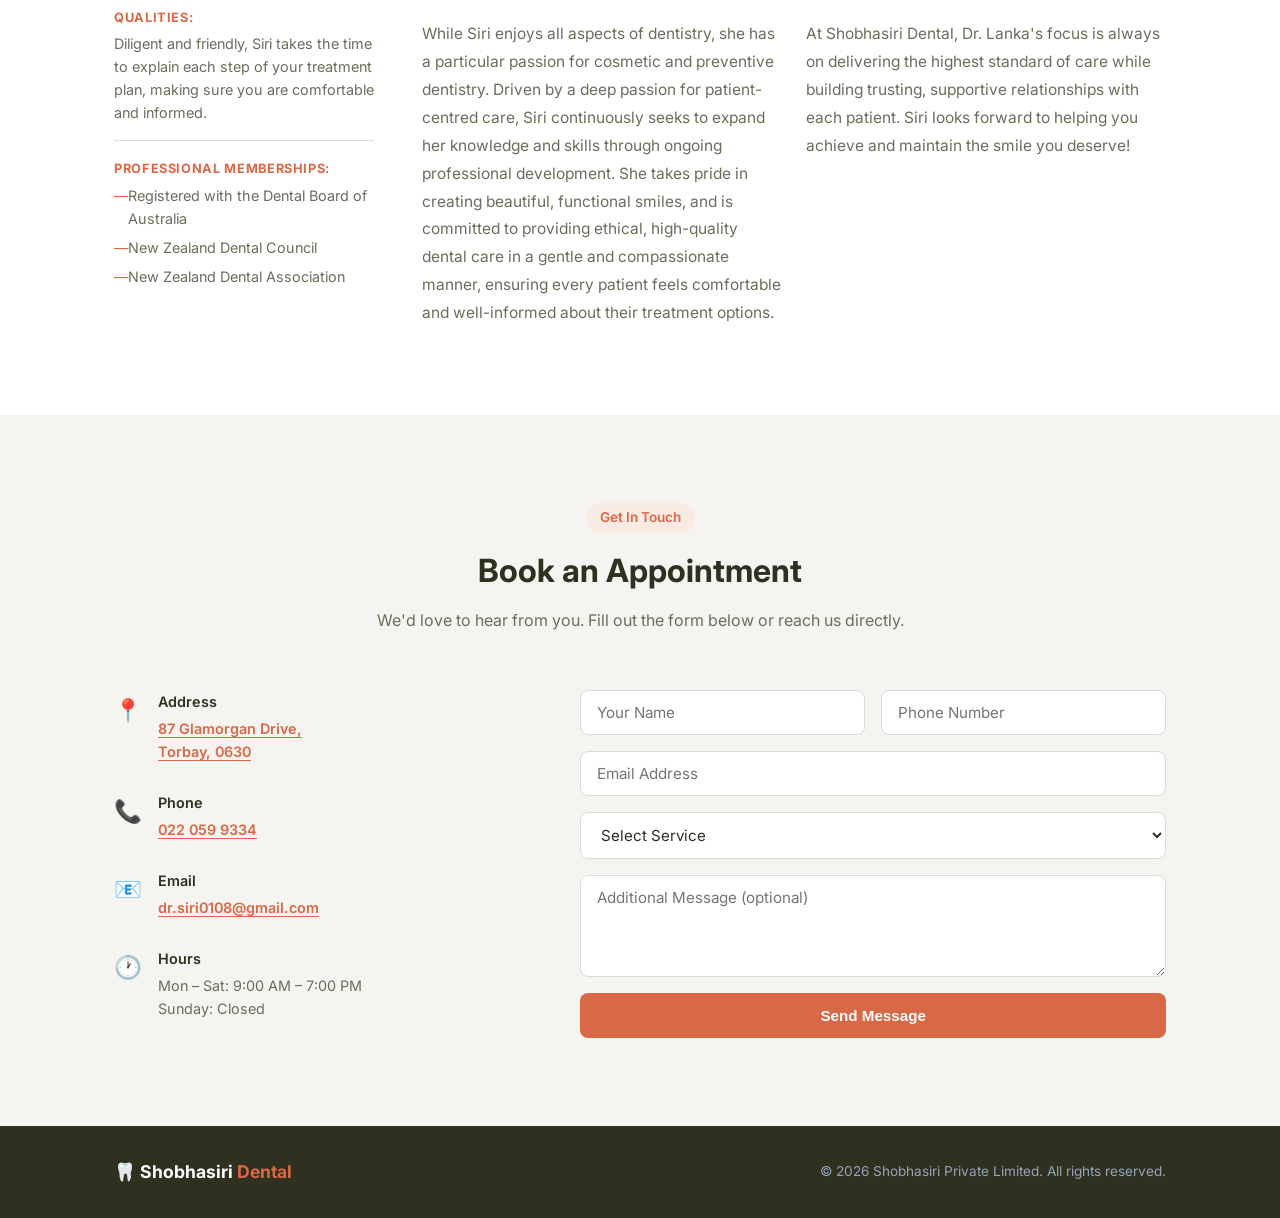
==== commit d985dc98: "Add tooth emoji to nav and footer logo Co-Authored-By: Claude Sonnet 4.6 <noreply@anthropic.com>" ====
--- a/index.html
+++ b/index.html
@@ -20,7 +20,7 @@
   <!-- Navigation -->
   <nav id="navbar">
     <div class="container nav-inner">
-      <a href="#" class="logo">Shobhasiri <span>Dental</span></a>
+      <a href="#" class="logo">🦷 Shobhasiri <span>Dental</span></a>
       <ul class="nav-links">
         <li><a href="#services">Services</a></li>
         <li><a href="#about">About</a></li>
@@ -267,7 +267,7 @@
   <!-- Footer -->
   <footer>
     <div class="container footer-inner">
-      <p class="logo">Shobhasiri <span>Dental</span></p>
+      <p class="logo">🦷 Shobhasiri <span>Dental</span></p>
       <p>&copy; 2026 Shobhasiri Private Limited. All rights reserved.</p>
     </div>
   </footer>
